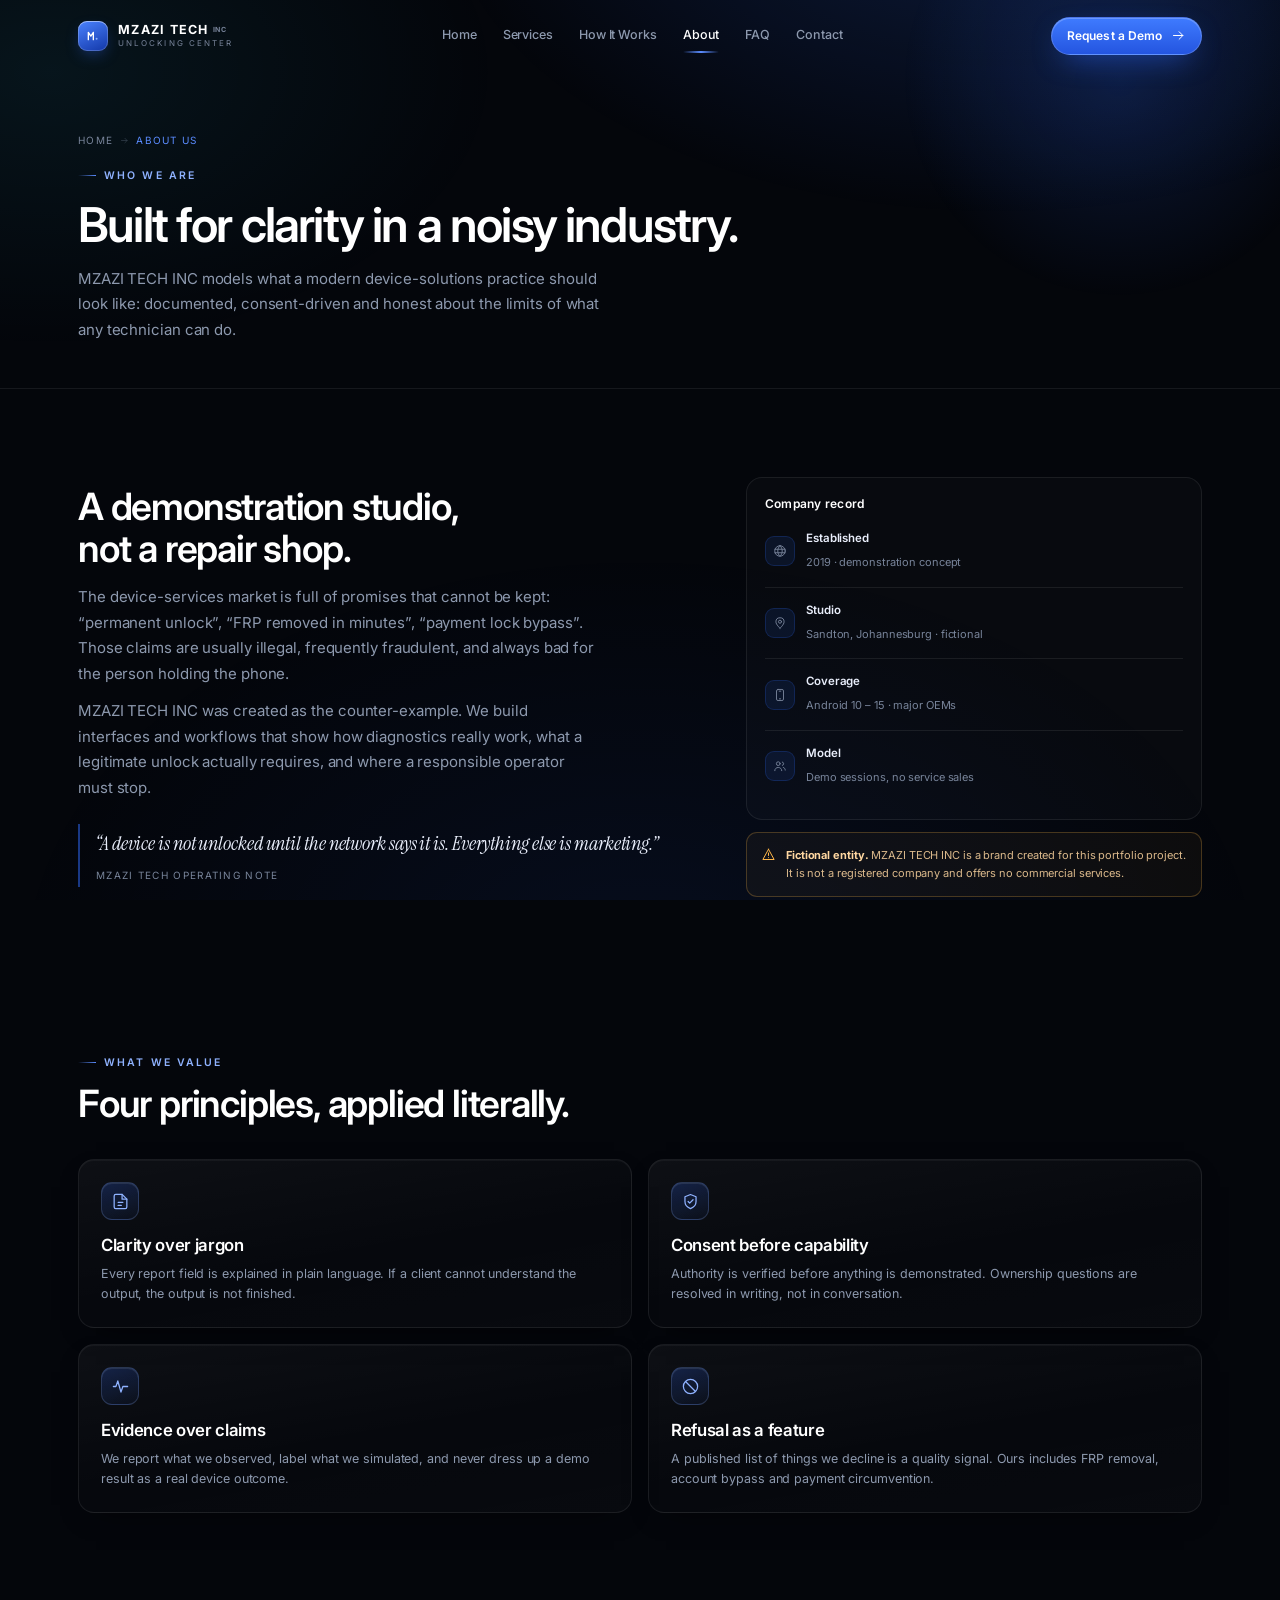
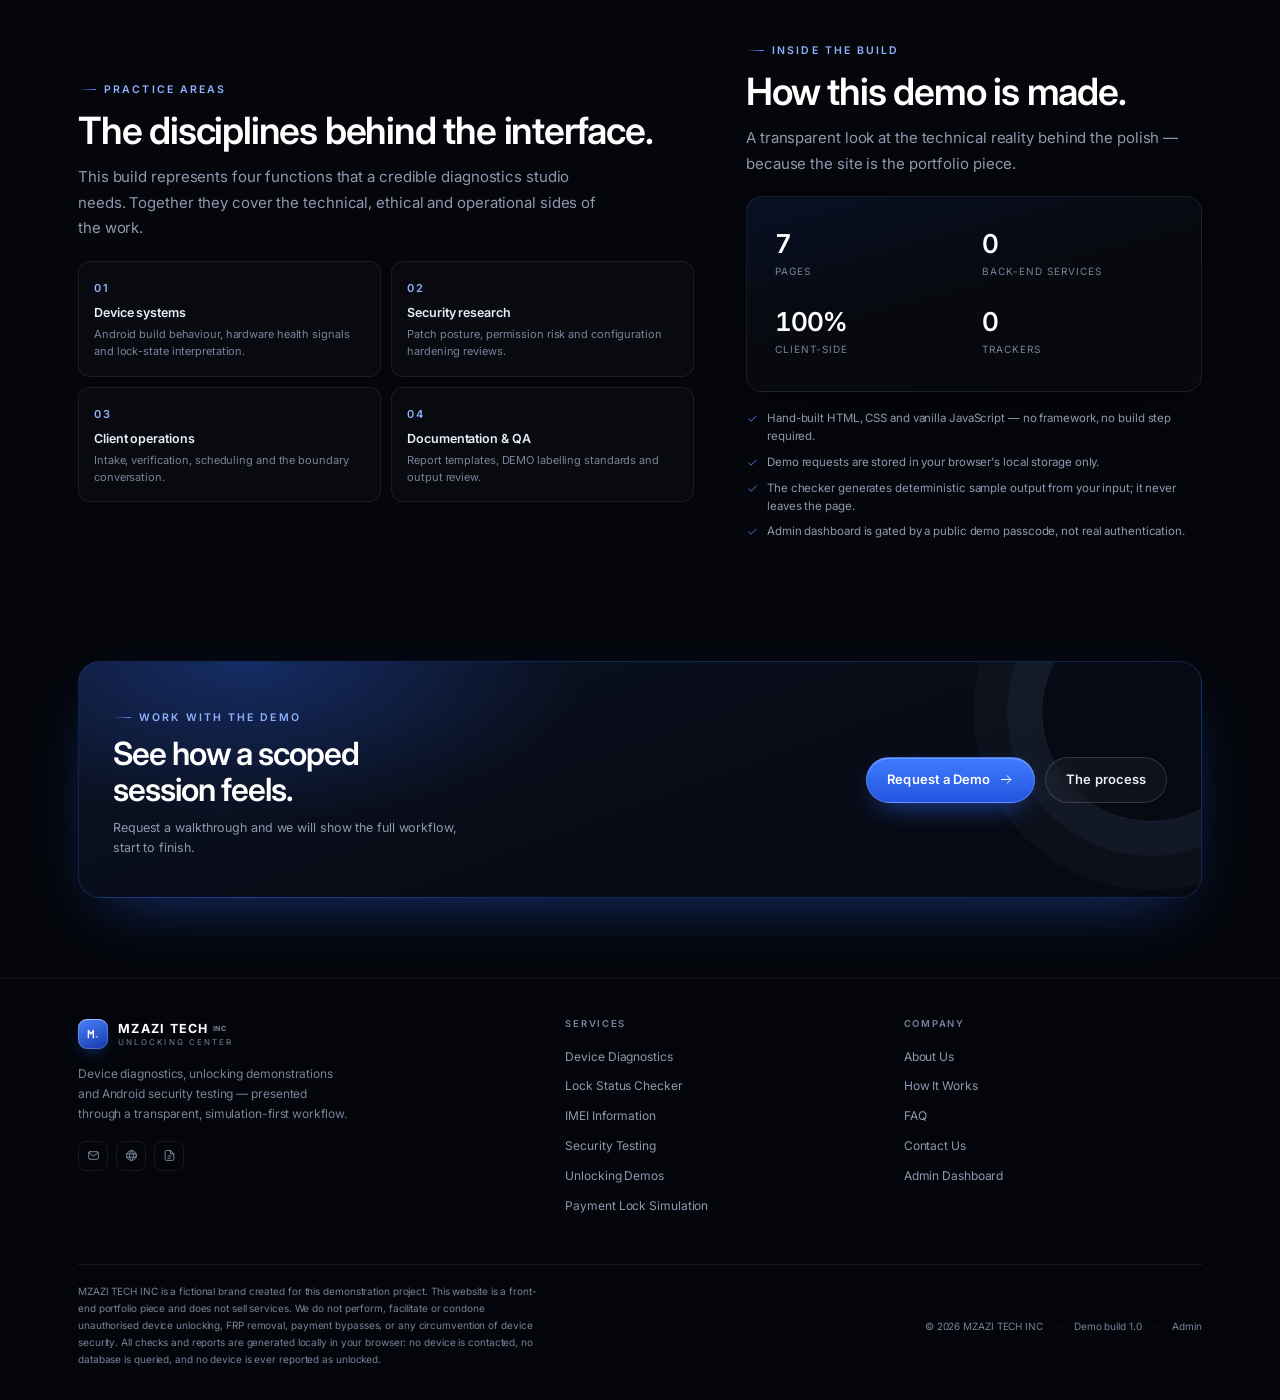
==== about.html @ 94267343 "MZAZI TECH UNLOCKING CENTER — static demo site" ====
<!doctype html>
<html lang="en">
<head>
<meta charset="utf-8">
<meta name="viewport" content="width=device-width, initial-scale=1, viewport-fit=cover">
<title>About — MZAZI TECH UNLOCKING CENTER</title>
<meta name="description" content="MZAZI TECH INC is a fictional device-solutions studio built as a demonstration project for diagnostics, unlocking education and Android security testing.">
<meta name="theme-color" content="#04060b">
<meta property="og:type" content="website">
<meta property="og:site_name" content="MZAZI TECH INC">
<meta property="og:title" content="About — MZAZI TECH UNLOCKING CENTER">
<meta property="og:description" content="MZAZI TECH INC is a fictional device-solutions studio built as a demonstration project for diagnostics, unlocking education and Android security testing.">
<meta name="color-scheme" content="dark">
<link rel="icon" href="data:image/svg+xml,%3Csvg xmlns='http://www.w3.org/2000/svg' viewBox='0 0 24 24'%3E%3Crect width='24' height='24' rx='6' fill='%232f6bff'/%3E%3Cpath d='M6 17V7l3.6 5.4L13.2 7v10' stroke='white' stroke-width='2' fill='none' stroke-linecap='round' stroke-linejoin='round'/%3E%3C/svg%3E">
<link rel="preconnect" href="https://fonts.googleapis.com">
<link rel="preconnect" href="https://fonts.gstatic.com" crossorigin>
<link href="https://fonts.googleapis.com/css2?family=Inter:wght@400;500;600;700&amp;family=Instrument+Serif:ital@0;1&amp;display=swap" rel="stylesheet">
<link rel="stylesheet" href="assets/css/style.css">
<noscript><style>.reveal{opacity:1;transform:none}</style></noscript>
</head>
<body data-page="about.html">

<header class="site-header" id="siteHeader">
  <div class="wrap nav">
    <a class="brand" href="index.html" aria-label="MZAZI TECH home">
      <span class="brand-mark" aria-hidden="true">
        <svg viewBox="0 0 24 24" fill="none" xmlns="http://www.w3.org/2000/svg"><path d="M5 17.5V6.5l3.75 5.7L12.5 6.5v11" stroke="#fff" stroke-width="2" stroke-linecap="round" stroke-linejoin="round"/><circle cx="17.4" cy="16.1" r="1.5" fill="#8fb2ff"/></svg>
      </span>
      <span class="brand-text">
        <span class="brand-name">MZAZI TECH<span class="brand-inc">INC</span></span>
        <span class="brand-sub">Unlocking Center</span>
      </span></a>
    <nav class="nav-links" aria-label="Primary">
      <a class="nav-link" href="index.html">Home</a>
      <a class="nav-link" href="services.html">Services</a>
      <a class="nav-link" href="how-it-works.html">How It Works</a>
      <a class="nav-link is-active" href="about.html" aria-current="page">About</a>
      <a class="nav-link" href="faq.html">FAQ</a>
      <a class="nav-link" href="contact.html">Contact</a>
    </nav>
    <div class="nav-actions">
      <a class="btn btn--primary btn--sm" href="contact.html">Request a Demo <svg viewBox="0 0 24 24" fill="none" stroke="currentColor" stroke-width="1.6" stroke-linecap="round" stroke-linejoin="round" aria-hidden="true"><path d="M4 12h15M13 6l6 6-6 6"/></svg></a>
    </div>
    <button class="nav-toggle" id="navToggle" aria-label="Open menu" aria-expanded="false" aria-controls="mobileMenu"><span></span></button>
  </div>
</header>

<div class="mobile-menu" id="mobileMenu">
  <a class="mobile-link" href="index.html">Home<small>→</small></a>
  <a class="mobile-link" href="services.html">Services<small>→</small></a>
  <a class="mobile-link" href="how-it-works.html">How It Works<small>→</small></a>
  <a class="mobile-link is-active" href="about.html">About<small>Current</small></a>
  <a class="mobile-link" href="faq.html">FAQ<small>→</small></a>
  <a class="mobile-link" href="contact.html">Contact<small>→</small></a>
  <a class="mobile-link" href="admin.html">Admin Dashboard<small>Demo</small></a>
  <div class="mobile-cta">
    <a class="btn btn--primary btn--block" href="contact.html">Request a Demo</a>
    <a class="btn btn--ghost btn--block" href="services.html">Explore Services</a>
  </div>
  <p class="mobile-note">MZAZI TECH INC is a fictional brand. Every check, report and result on this site is simulated in the browser for demonstration purposes.</p>
</div>
<main>

<section class="page-head">
  <div class="wrap">
    <nav class="breadcrumb" aria-label="Breadcrumb"><a href="index.html">Home</a><svg viewBox="0 0 24 24" fill="none" stroke="currentColor" stroke-width="1.6" stroke-linecap="round" stroke-linejoin="round" aria-hidden="true"><path d="M4 12h15M13 6l6 6-6 6"/></svg><span>About Us</span></nav>
    <span class="eyebrow" style="margin-top:18px">Who we are</span>
    <h1>Built for clarity in a noisy industry.</h1>
    <p class="lede">MZAZI TECH INC models what a modern device-solutions practice should look like: documented, consent-driven and honest about the limits of what any technician can do.</p>
  </div>
</section>

<section class="section">
  <div class="wrap split">
    <div class="reveal">
      <h2>A demonstration studio, not a repair shop.</h2>
      <p class="lede" style="margin-top:14px">The device-services market is full of promises that cannot be kept: “permanent unlock”, “FRP removed in minutes”, “payment lock bypass”. Those claims are usually illegal, frequently fraudulent, and always bad for the person holding the phone.</p>
      <p class="lede" style="margin-top:12px">MZAZI TECH INC was created as the counter-example. We build interfaces and workflows that show how diagnostics really work, what a legitimate unlock actually requires, and where a responsible operator must stop.</p>
      <blockquote class="quote" style="margin-top:24px">
        “A device is not unlocked until the network says it is. Everything else is marketing.”
        <cite>MZAZI TECH operating note</cite>
      </blockquote>
    </div>
    <aside class="reveal">
      <div class="side-card">
        <h3>Company record</h3>
        <div class="info-row"><span class="info-ico"><svg viewBox="0 0 24 24" fill="none" stroke="currentColor" stroke-width="1.6" stroke-linecap="round" stroke-linejoin="round" aria-hidden="true"><circle cx="12" cy="12" r="9"/><path d="M3.2 9h17.6M3.2 15h17.6"/><path d="M12 3c2.5 2.4 3.8 5.4 3.8 9s-1.3 6.6-3.8 9c-2.5-2.4-3.8-5.4-3.8-9S9.5 5.4 12 3Z"/></svg></span><div><strong>Established</strong><span>2019 · demonstration concept</span></div></div>
        <div class="info-row"><span class="info-ico"><svg viewBox="0 0 24 24" fill="none" stroke="currentColor" stroke-width="1.6" stroke-linecap="round" stroke-linejoin="round" aria-hidden="true"><path d="M12 21s7-6.3 7-11a7 7 0 1 0-14 0c0 4.7 7 11 7 11Z"/><circle cx="12" cy="9.8" r="2.6"/></svg></span><div><strong>Studio</strong><span>Sandton, Johannesburg · fictional</span></div></div>
        <div class="info-row"><span class="info-ico"><svg viewBox="0 0 24 24" fill="none" stroke="currentColor" stroke-width="1.6" stroke-linecap="round" stroke-linejoin="round" aria-hidden="true"><rect x="6" y="2.5" width="12" height="19" rx="2.6"/><path d="M10.6 5.4h2.8M11 18.6h2"/></svg></span><div><strong>Coverage</strong><span>Android 10 – 15 · major OEMs</span></div></div>
        <div class="info-row"><span class="info-ico"><svg viewBox="0 0 24 24" fill="none" stroke="currentColor" stroke-width="1.6" stroke-linecap="round" stroke-linejoin="round" aria-hidden="true"><circle cx="9" cy="8" r="3.2"/><path d="M3 20c0-3.3 2.7-5.5 6-5.5s6 2.2 6 5.5"/><path d="M16 5.2a3 3 0 0 1 0 5.8M17.6 14.4c2 .6 3.4 2.3 3.4 4.6"/></svg></span><div><strong>Model</strong><span>Demo sessions, no service sales</span></div></div>
      </div>
      <div class="notice" style="margin-top:12px">
        <svg viewBox="0 0 24 24" fill="none" stroke="currentColor" stroke-width="1.6" stroke-linecap="round" stroke-linejoin="round" aria-hidden="true"><path d="M12 3.6 21 20H3L12 3.6Z"/><path d="M12 9.6v4M12 17h.01"/></svg>
        <div><strong>Fictional entity.</strong> MZAZI TECH INC is a brand created for this portfolio project. It is not a registered company and offers no commercial services.</div>
      </div>
    </aside>
  </div>
</section>

<section class="section section--tight">
  <div class="wrap">
    <div class="section-head reveal">
      <span class="eyebrow">What we value</span>
      <h2>Four principles, applied literally.</h2>
    </div>
    <div class="grid grid--2">
      <article class="card value-card reveal">
        <div class="card-ico"><svg viewBox="0 0 24 24" fill="none" stroke="currentColor" stroke-width="1.6" stroke-linecap="round" stroke-linejoin="round" aria-hidden="true"><path d="M14 3H6a2 2 0 0 0-2 2v14a2 2 0 0 0 2 2h12a2 2 0 0 0 2-2V9l-6-6Z"/><path d="M14 3v6h6M9 13h6M9 17h4"/></svg></div>
        <h3>Clarity over jargon</h3>
        <p>Every report field is explained in plain language. If a client cannot understand the output, the output is not finished.</p>
      </article>
      <article class="card value-card reveal">
        <div class="card-ico"><svg viewBox="0 0 24 24" fill="none" stroke="currentColor" stroke-width="1.6" stroke-linecap="round" stroke-linejoin="round" aria-hidden="true"><path d="M12 3.2 19 6v6c0 4.2-2.9 7.4-7 9-4.1-1.6-7-4.8-7-9V6l7-2.8Z"/><path d="m9 12 2 2 4.2-4.2"/></svg></div>
        <h3>Consent before capability</h3>
        <p>Authority is verified before anything is demonstrated. Ownership questions are resolved in writing, not in conversation.</p>
      </article>
      <article class="card value-card reveal">
        <div class="card-ico"><svg viewBox="0 0 24 24" fill="none" stroke="currentColor" stroke-width="1.6" stroke-linecap="round" stroke-linejoin="round" aria-hidden="true"><path d="M3 12h3.2l2.4-7 4 14 2.4-7H21"/></svg></div>
        <h3>Evidence over claims</h3>
        <p>We report what we observed, label what we simulated, and never dress up a demo result as a real device outcome.</p>
      </article>
      <article class="card value-card reveal">
        <div class="card-ico"><svg viewBox="0 0 24 24" fill="none" stroke="currentColor" stroke-width="1.6" stroke-linecap="round" stroke-linejoin="round" aria-hidden="true"><circle cx="12" cy="12" r="9"/><path d="m6 6 12 12"/></svg></div>
        <h3>Refusal as a feature</h3>
        <p>A published list of things we decline is a quality signal. Ours includes FRP removal, account bypass and payment circumvention.</p>
      </article>
    </div>
  </div>
</section>

<section class="section section--tight">
  <div class="wrap split">
    <div class="reveal">
      <span class="eyebrow">Practice areas</span>
      <h2 style="margin-top:12px">The disciplines behind the interface.</h2>
      <p class="lede" style="margin-top:12px">This build represents four functions that a credible diagnostics studio needs. Together they cover the technical, ethical and operational sides of the work.</p>
      <div class="team-grid" style="margin-top:20px">
        <div class="role-card"><span class="micro">01</span><strong>Device systems</strong><span>Android build behaviour, hardware health signals and lock-state interpretation.</span></div>
        <div class="role-card"><span class="micro">02</span><strong>Security research</strong><span>Patch posture, permission risk and configuration hardening reviews.</span></div>
        <div class="role-card"><span class="micro">03</span><strong>Client operations</strong><span>Intake, verification, scheduling and the boundary conversation.</span></div>
        <div class="role-card"><span class="micro">04</span><strong>Documentation &amp; QA</strong><span>Report templates, DEMO labelling standards and output review.</span></div>
      </div>
    </div>
    <div class="reveal">
      <span class="eyebrow">Inside the build</span>
      <h2 style="margin-top:12px">How this demo is made.</h2>
      <p class="lede" style="margin-top:12px">A transparent look at the technical reality behind the polish — because the site is the portfolio piece.</p>
      <div class="stat-panel" style="margin-top:20px">
        <div class="stat"><b>7</b><span>Pages</span></div>
        <div class="stat"><b>0</b><span>Back-end services</span></div>
        <div class="stat"><b>100%</b><span>Client-side</span></div>
        <div class="stat"><b>0</b><span>Trackers</span></div>
      </div>
      <ul class="check-list" style="margin-top:18px">
        <li><svg viewBox="0 0 24 24" fill="none" stroke="currentColor" stroke-width="1.6" stroke-linecap="round" stroke-linejoin="round" aria-hidden="true"><path d="m5 12.6 4.4 4.4L19 7.4"/></svg><span>Hand-built HTML, CSS and vanilla JavaScript — no framework, no build step required.</span></li>
        <li><svg viewBox="0 0 24 24" fill="none" stroke="currentColor" stroke-width="1.6" stroke-linecap="round" stroke-linejoin="round" aria-hidden="true"><path d="m5 12.6 4.4 4.4L19 7.4"/></svg><span>Demo requests are stored in your browser's local storage only.</span></li>
        <li><svg viewBox="0 0 24 24" fill="none" stroke="currentColor" stroke-width="1.6" stroke-linecap="round" stroke-linejoin="round" aria-hidden="true"><path d="m5 12.6 4.4 4.4L19 7.4"/></svg><span>The checker generates deterministic sample output from your input; it never leaves the page.</span></li>
        <li><svg viewBox="0 0 24 24" fill="none" stroke="currentColor" stroke-width="1.6" stroke-linecap="round" stroke-linejoin="round" aria-hidden="true"><path d="m5 12.6 4.4 4.4L19 7.4"/></svg><span>Admin dashboard is gated by a public demo passcode, not real authentication.</span></li>
      </ul>
    </div>
  </div>
</section>

<section class="section section--tight">
  <div class="wrap">
    <div class="cta-band reveal">
      <div>
        <span class="eyebrow">Work with the demo</span>
        <h2 style="margin-top:10px">See how a scoped session feels.</h2>
        <p>Request a walkthrough and we will show the full workflow, start to finish.</p>
      </div>
      <div class="cta-actions">
        <a class="btn btn--primary" href="contact.html">Request a Demo <svg viewBox="0 0 24 24" fill="none" stroke="currentColor" stroke-width="1.6" stroke-linecap="round" stroke-linejoin="round" aria-hidden="true"><path d="M4 12h15M13 6l6 6-6 6"/></svg></a>
        <a class="btn btn--ghost" href="how-it-works.html">The process</a>
      </div>
    </div>
  </div>
</section>

</main>

<footer class="site-footer">
  <div class="wrap">
    <div class="footer-grid">
      <div class="footer-brand">
        <a class="brand" href="index.html" aria-label="MZAZI TECH home">
      <span class="brand-mark" aria-hidden="true">
        <svg viewBox="0 0 24 24" fill="none" xmlns="http://www.w3.org/2000/svg"><path d="M5 17.5V6.5l3.75 5.7L12.5 6.5v11" stroke="#fff" stroke-width="2" stroke-linecap="round" stroke-linejoin="round"/><circle cx="17.4" cy="16.1" r="1.5" fill="#8fb2ff"/></svg>
      </span>
      <span class="brand-text">
        <span class="brand-name">MZAZI TECH<span class="brand-inc">INC</span></span>
        <span class="brand-sub">Unlocking Center</span>
      </span></a>
        <p>Device diagnostics, unlocking demonstrations and Android security testing — presented through a transparent, simulation-first workflow.</p>
        <div class="socials">
          <a href="mailto:hello@mzazitech.example" aria-label="Email MZAZI TECH"><svg viewBox="0 0 24 24" fill="none" stroke="currentColor" stroke-width="1.6" stroke-linecap="round" stroke-linejoin="round" aria-hidden="true"><rect x="3" y="5" width="18" height="14" rx="2.6"/><path d="m3.6 7 8.4 6 8.4-6"/></svg></a>
          <a href="contact.html" aria-label="Contact MZAZI TECH"><svg viewBox="0 0 24 24" fill="none" stroke="currentColor" stroke-width="1.6" stroke-linecap="round" stroke-linejoin="round" aria-hidden="true"><circle cx="12" cy="12" r="9"/><path d="M3.2 9h17.6M3.2 15h17.6"/><path d="M12 3c2.5 2.4 3.8 5.4 3.8 9s-1.3 6.6-3.8 9c-2.5-2.4-3.8-5.4-3.8-9S9.5 5.4 12 3Z"/></svg></a>
          <a href="faq.html" aria-label="Read the FAQ"><svg viewBox="0 0 24 24" fill="none" stroke="currentColor" stroke-width="1.6" stroke-linecap="round" stroke-linejoin="round" aria-hidden="true"><path d="M14 3H6a2 2 0 0 0-2 2v14a2 2 0 0 0 2 2h12a2 2 0 0 0 2-2V9l-6-6Z"/><path d="M14 3v6h6M9 13h6M9 17h4"/></svg></a>
        </div>
      </div>
      <div class="footer-col">
        <h4>Services</h4>
        <a href="services.html#diagnostics">Device Diagnostics</a>
        <a href="services.html#lock-check">Lock Status Checker</a>
        <a href="services.html#imei">IMEI Information</a>
        <a href="services.html#security">Security Testing</a>
        <a href="services.html#unlocking">Unlocking Demos</a>
        <a href="services.html#payment-lock">Payment Lock Simulation</a>
      </div>
      <div class="footer-col">
        <h4>Company</h4>
        <a href="about.html">About Us</a>
        <a href="how-it-works.html">How It Works</a>
        <a href="faq.html">FAQ</a>
        <a href="contact.html">Contact Us</a>
        <a href="admin.html">Admin Dashboard</a>
      </div>
    </div>
    <div class="footer-bottom">
      <p class="footer-legal">
        MZAZI TECH INC is a fictional brand created for this demonstration project. This website is a front-end portfolio piece and does not sell services.
        We do not perform, facilitate or condone unauthorised device unlocking, FRP removal, payment bypasses, or any circumvention of device security.
        All checks and reports are generated locally in your browser: no device is contacted, no database is queried, and no device is ever reported as unlocked.
      </p>
      <div class="footer-copy">
        <span>© <span data-year>2026</span> MZAZI TECH INC</span>
        <span class="sep">·</span>
        <span>Demo build 1.0</span>
        <span class="sep">·</span>
        <a href="admin.html">Admin</a>
      </div>
    </div>
  </div>
</footer>
<script src="assets/js/app.js"></script>

</body>
</html>
---- assets/css/style.css ----
/* ============================================================
   MZAZI TECH UNLOCKING CENTER
   Design system — premium black / electric blue
   ============================================================ */

:root {
  --ink: #04060b;
  --ink-2: #070a12;
  --panel: #0a0e17;
  --panel-2: #0e131f;
  --panel-3: #121826;
  --line: rgba(255, 255, 255, 0.075);
  --line-strong: rgba(255, 255, 255, 0.14);

  --blue: #2f6bff;
  --blue-2: #5b8cff;
  --blue-3: #8fb2ff;
  --cyan: #35e0ff;

  --text: #e9eefb;
  --text-soft: #c3cbdb;
  --muted: #8d99ae;
  --muted-2: #78849a;

  --ok: #35d5a4;
  --warn: #ffb648;
  --danger: #ff6b7d;

  --radius-s: 10px;
  --radius: 16px;
  --radius-l: 22px;

  --shadow-s: 0 1px 0 rgba(255, 255, 255, 0.04) inset, 0 10px 30px -18px rgba(0, 0, 0, 0.9);
  --shadow: 0 24px 60px -34px rgba(0, 0, 0, 0.95), 0 2px 10px rgba(0, 0, 0, 0.35);
  --shadow-blue: 0 24px 70px -30px rgba(47, 107, 255, 0.55);

  --sans: "Inter", -apple-system, BlinkMacSystemFont, "Segoe UI", Roboto, Helvetica, Arial, sans-serif;
  --serif: "Instrument Serif", "Iowan Old Style", "Palatino Linotype", Georgia, serif;

  --wrap: 1180px;
  --nav-h: 64px;
  --ease: cubic-bezier(0.22, 1, 0.36, 1);
}

*,
*::before,
*::after { box-sizing: border-box; }

* { margin: 0; padding: 0; }

html {
  -webkit-text-size-adjust: 100%;
  scroll-behavior: smooth;
  scroll-padding-top: calc(var(--nav-h) + 24px);
}

body {
  background: var(--ink);
  color: var(--text);
  font-family: var(--sans);
  font-size: 15px;
  line-height: 1.65;
  font-weight: 400;
  letter-spacing: -0.006em;
  -webkit-font-smoothing: antialiased;
  text-rendering: optimizeLegibility;
  overflow-x: hidden;
  min-height: 100vh;
}

body::before {
  content: "";
  position: fixed;
  inset: 0;
  pointer-events: none;
  z-index: 0;
  background:
    radial-gradient(900px 520px at 78% -12%, rgba(47, 107, 255, 0.20), transparent 62%),
    radial-gradient(680px 420px at 4% 8%, rgba(53, 224, 255, 0.07), transparent 66%),
    radial-gradient(900px 600px at 50% 108%, rgba(47, 107, 255, 0.08), transparent 70%);
}

img, svg { display: block; max-width: 100%; }
a { color: inherit; text-decoration: none; }
button, input, select, textarea { font: inherit; color: inherit; }
button { background: none; border: 0; cursor: pointer; }
ul, ol { list-style: none; }
::selection { background: rgba(47, 107, 255, 0.38); color: #fff; }

:focus-visible {
  outline: 2px solid var(--blue-2);
  outline-offset: 3px;
  border-radius: 6px;
}

/* ---------- Typography ---------- */

h1, h2, h3, h4 {
  font-weight: 600;
  letter-spacing: -0.028em;
  line-height: 1.12;
  color: #fff;
}

h1 { font-size: clamp(2.1rem, 7.6vw, 3.9rem); letter-spacing: -0.038em; }
h2 { font-size: clamp(1.5rem, 4.6vw, 2.35rem); letter-spacing: -0.032em; }
h3 { font-size: 1.02rem; letter-spacing: -0.02em; line-height: 1.35; }

p { color: var(--text-soft); }

.serif { font-family: var(--serif); font-style: italic; font-weight: 400; letter-spacing: -0.01em; }

.eyebrow {
  display: inline-flex;
  align-items: center;
  gap: 8px;
  font-size: 10.5px;
  font-weight: 600;
  letter-spacing: 0.2em;
  text-transform: uppercase;
  color: var(--blue-3);
}

.eyebrow::before {
  content: "";
  width: 18px;
  height: 1px;
  background: linear-gradient(90deg, transparent, var(--blue-2));
}

.lede {
  font-size: 15px;
  line-height: 1.7;
  color: var(--muted);
  max-width: 58ch;
}

.micro {
  font-size: 10.5px;
  letter-spacing: 0.16em;
  text-transform: uppercase;
  color: var(--muted-2);
  font-weight: 600;
}

.grad-text {
  background: linear-gradient(96deg, #ffffff 8%, #b9cdff 44%, var(--blue-2) 88%);
  -webkit-background-clip: text;
  background-clip: text;
  color: transparent;
}

/* ---------- Layout ---------- */

.wrap {
  width: 100%;
  max-width: var(--wrap);
  margin-inline: auto;
  padding-inline: 20px;
  position: relative;
  z-index: 1;
}

.section { padding-block: 64px; position: relative; }
.section--tight { padding-block: 44px; }
.section-head { max-width: 620px; margin-bottom: 34px; }
.section-head h2 { margin-top: 12px; }
.section-head .lede { margin-top: 12px; }

.divider {
  height: 1px;
  background: linear-gradient(90deg, transparent, var(--line-strong) 18%, var(--line-strong) 82%, transparent);
}

/* ---------- Buttons ---------- */

.btn {
  --btn-h: 46px;
  display: inline-flex;
  align-items: center;
  justify-content: center;
  gap: 9px;
  height: var(--btn-h);
  padding-inline: 20px;
  border-radius: 100px;
  font-size: 13px;
  font-weight: 600;
  letter-spacing: 0.005em;
  white-space: nowrap;
  transition: transform 0.35s var(--ease), background 0.25s, box-shadow 0.35s var(--ease), border-color 0.25s, color 0.25s;
  position: relative;
  overflow: hidden;
  border: 1px solid transparent;
}

.btn svg { width: 15px; height: 15px; flex: none; }

.btn--primary {
  background: linear-gradient(180deg, #3f7bff, #2455e0);
  color: #fff;
  border-color: rgba(255, 255, 255, 0.18);
  box-shadow: 0 10px 30px -12px rgba(47, 107, 255, 0.85), inset 0 1px 0 rgba(255, 255, 255, 0.22);
}

.btn--primary::after {
  content: "";
  position: absolute;
  inset: 0;
  background: linear-gradient(105deg, transparent 20%, rgba(255, 255, 255, 0.28) 48%, transparent 70%);
  transform: translateX(-120%);
  transition: transform 0.75s var(--ease);
}

.btn--primary:hover { transform: translateY(-2px); box-shadow: 0 18px 40px -14px rgba(47, 107, 255, 0.95), inset 0 1px 0 rgba(255, 255, 255, 0.24); }
.btn--primary:hover::after { transform: translateX(120%); }
.btn--primary:active { transform: translateY(0); }

.btn--ghost {
  background: rgba(255, 255, 255, 0.035);
  border-color: var(--line-strong);
  color: var(--text);
  backdrop-filter: blur(10px);
}

.btn--ghost:hover {
  background: rgba(255, 255, 255, 0.07);
  border-color: rgba(143, 178, 255, 0.45);
  transform: translateY(-2px);
}

.btn--sm { --btn-h: 38px; font-size: 12px; padding-inline: 15px; }
.btn--block { width: 100%; }

.btn[disabled] { opacity: 0.55; pointer-events: none; }

.link-arrow {
  display: inline-flex;
  align-items: center;
  gap: 7px;
  font-size: 12.5px;
  font-weight: 600;
  color: var(--blue-3);
  transition: gap 0.3s var(--ease), color 0.25s;
}
.link-arrow:hover { gap: 12px; color: #fff; }
.link-arrow svg { width: 13px; height: 13px; }

/* ---------- Badges ---------- */

.badge {
  display: inline-flex;
  align-items: center;
  gap: 6px;
  height: 22px;
  padding-inline: 9px;
  border-radius: 100px;
  font-size: 9.5px;
  font-weight: 700;
  letter-spacing: 0.14em;
  text-transform: uppercase;
  border: 1px solid var(--line-strong);
  color: var(--muted);
  background: rgba(255, 255, 255, 0.03);
  white-space: nowrap;
}

.badge--demo {
  color: #ffd7a1;
  border-color: rgba(255, 182, 72, 0.35);
  background: rgba(255, 182, 72, 0.09);
}

.badge--blue {
  color: var(--blue-3);
  border-color: rgba(47, 107, 255, 0.38);
  background: rgba(47, 107, 255, 0.12);
}

.badge--ok { color: #8bf0cf; border-color: rgba(53, 213, 164, 0.32); background: rgba(53, 213, 164, 0.09); }

.dot {
  width: 5px; height: 5px; border-radius: 50%;
  background: currentColor;
  box-shadow: 0 0 0 3px rgba(255, 182, 72, 0.13);
}

/* ---------- Header ---------- */

.site-header {
  position: fixed;
  top: 0; left: 0; right: 0;
  z-index: 100;
  height: var(--nav-h);
  border-bottom: 1px solid transparent;
  transition: background 0.4s, border-color 0.4s, backdrop-filter 0.4s;
}

.site-header.is-stuck {
  background: rgba(4, 6, 11, 0.82);
  border-bottom-color: var(--line);
  backdrop-filter: blur(18px) saturate(140%);
  -webkit-backdrop-filter: blur(18px) saturate(140%);
}

.nav {
  height: 100%;
  display: flex;
  align-items: center;
  justify-content: space-between;
  gap: 16px;
}

.brand {
  display: inline-flex;
  align-items: center;
  gap: 10px;
  min-width: 0;
}

.brand-mark {
  width: 30px;
  height: 30px;
  flex: none;
  display: grid;
  place-items: center;
  border-radius: 9px;
  background: linear-gradient(155deg, #4b83ff, #1237a8);
  box-shadow: 0 6px 18px -8px rgba(47, 107, 255, 0.95), inset 0 1px 0 rgba(255, 255, 255, 0.35);
  position: relative;
}

.brand-mark::after {
  content: "";
  position: absolute;
  inset: 0;
  border-radius: inherit;
  border: 1px solid rgba(255, 255, 255, 0.2);
}

.brand-mark svg { width: 16px; height: 16px; }

.brand-text { display: flex; flex-direction: column; line-height: 1.05; min-width: 0; }
.brand-inc {
  font-size: 7px;
  letter-spacing: 0.1em;
  color: var(--muted-2);
  margin-left: 4px;
  vertical-align: 2px;
}

.brand-name {
  font-size: 12.5px;
  font-weight: 700;
  letter-spacing: 0.1em;
  color: #fff;
  white-space: nowrap;
}
.brand-sub {
  font-size: 8px;
  letter-spacing: 0.26em;
  text-transform: uppercase;
  color: var(--muted-2);
  margin-top: 3px;
  white-space: nowrap;
}

.nav-links { display: none; align-items: center; gap: 4px; }

.nav-link {
  position: relative;
  padding: 8px 11px;
  font-size: 12.5px;
  font-weight: 500;
  color: var(--muted);
  border-radius: 8px;
  transition: color 0.2s;
}

.nav-link:hover { color: #fff; }
.nav-link.is-active { color: #fff; }
.nav-link.is-active::after {
  content: "";
  position: absolute;
  left: 11px; right: 11px; bottom: 1px;
  height: 1.5px;
  border-radius: 2px;
  background: linear-gradient(90deg, transparent, var(--blue-2), transparent);
}

.nav-actions { display: none; align-items: center; gap: 8px; }

.nav-toggle {
  width: 40px; height: 40px;
  display: grid; place-items: center;
  border-radius: 10px;
  border: 1px solid var(--line-strong);
  background: rgba(255, 255, 255, 0.03);
  color: var(--text);
}

.nav-toggle span {
  display: block;
  width: 15px; height: 1.5px;
  background: currentColor;
  position: relative;
  transition: transform 0.35s var(--ease), background 0.2s;
}
.nav-toggle span::before,
.nav-toggle span::after {
  content: "";
  position: absolute; left: 0;
  width: 15px; height: 1.5px;
  background: currentColor;
  transition: transform 0.35s var(--ease), top 0.3s;
}
.nav-toggle span::before { top: -5px; }
.nav-toggle span::after { top: 5px; }

body.menu-open .nav-toggle span { background: transparent; }
body.menu-open .nav-toggle span::before { top: 0; transform: rotate(45deg); }
body.menu-open .nav-toggle span::after { top: 0; transform: rotate(-45deg); }

/* Mobile drawer */
.mobile-menu {
  position: fixed;
  top: var(--nav-h); left: 0; right: 0; bottom: 0;
  z-index: 99;
  background: rgba(4, 6, 11, 0.97);
  backdrop-filter: blur(20px);
  -webkit-backdrop-filter: blur(20px);
  padding: 18px 20px 40px;
  display: flex;
  flex-direction: column;
  gap: 2px;
  opacity: 0;
  visibility: hidden;
  transform: translateY(-8px);
  transition: opacity 0.3s var(--ease), transform 0.35s var(--ease), visibility 0.3s;
  overflow-y: auto;
}

body.menu-open .mobile-menu { opacity: 1; visibility: visible; transform: none; }

.mobile-link {
  display: flex;
  align-items: center;
  justify-content: space-between;
  padding: 14px 4px;
  font-size: 17px;
  font-weight: 500;
  color: var(--text-soft);
  border-bottom: 1px solid var(--line);
  letter-spacing: -0.02em;
}
.mobile-link small { font-size: 10px; letter-spacing: 0.16em; color: var(--muted-2); text-transform: uppercase; }
.mobile-link.is-active { color: #fff; }
.mobile-link.is-active small { color: var(--blue-2); }

.mobile-cta { margin-top: 22px; display: grid; gap: 10px; }
.mobile-note { margin-top: 18px; font-size: 11px; color: var(--muted-2); line-height: 1.6; }

/* ---------- Hero ---------- */

.hero {
  position: relative;
  padding-top: calc(var(--nav-h) + 46px);
  padding-bottom: 54px;
  overflow: hidden;
}

.hero::before {
  content: "";
  position: absolute;
  top: -20%; left: 50%;
  width: 140%; aspect-ratio: 1;
  transform: translateX(-50%);
  background:
    radial-gradient(circle at 50% 50%, rgba(47, 107, 255, 0.16), transparent 55%),
    conic-gradient(from 180deg at 50% 50%, transparent, rgba(53, 224, 255, 0.05), transparent 40%);
  pointer-events: none;
}

.hero-grid {
  position: absolute;
  inset: 0;
  background-image:
    linear-gradient(to right, rgba(255, 255, 255, 0.038) 1px, transparent 1px),
    linear-gradient(to bottom, rgba(255, 255, 255, 0.038) 1px, transparent 1px);
  background-size: 54px 54px;
  mask-image: radial-gradient(ellipse 80% 60% at 60% 20%, #000 10%, transparent 72%);
  -webkit-mask-image: radial-gradient(ellipse 80% 60% at 60% 20%, #000 10%, transparent 72%);
  opacity: 0.75;
  pointer-events: none;
}

.hero-inner { position: relative; display: grid; gap: 44px; }

.hero-copy { max-width: 620px; }

.hero h1 { margin-top: 18px; }

.hero h1 .serif {
  background: linear-gradient(100deg, var(--blue-3), var(--blue-2) 55%, var(--cyan));
  -webkit-background-clip: text;
  background-clip: text;
  color: transparent;
  padding-right: 0.06em;
}

.hero-sub {
  margin-top: 18px;
  font-size: 14.5px;
  line-height: 1.75;
  color: var(--muted);
  max-width: 50ch;
}

.hero-actions { margin-top: 26px; display: flex; flex-wrap: wrap; gap: 10px; }

.hero-meta {
  margin-top: 30px;
  display: grid;
  grid-template-columns: 1fr 1fr;
  gap: 18px 16px;
  padding-top: 24px;
  border-top: 1px solid var(--line);
  max-width: 470px;
}

.hero-meta div { min-width: 0; }
.hero-meta strong {
  display: block;
  font-size: 19px;
  font-weight: 600;
  letter-spacing: -0.03em;
  color: #fff;
}
.hero-meta div > span { font-size: 10px; letter-spacing: 0.09em; text-transform: uppercase; color: var(--muted-2); white-space: nowrap; }

/* Device console visual */
.console-wrap { position: relative; }

.console {
  position: relative;
  border-radius: var(--radius-l);
  border: 1px solid var(--line-strong);
  background:
    linear-gradient(165deg, rgba(255, 255, 255, 0.055), rgba(255, 255, 255, 0.012) 42%, rgba(47, 107, 255, 0.06)),
    rgba(8, 11, 18, 0.92);
  box-shadow: var(--shadow), 0 0 0 1px rgba(0, 0, 0, 0.4), 0 40px 90px -50px rgba(47, 107, 255, 0.8);
  overflow: hidden;
  backdrop-filter: blur(12px);
}

.console::before {
  content: "";
  position: absolute;
  inset: 0;
  background: radial-gradient(600px 200px at 80% -10%, rgba(47, 107, 255, 0.22), transparent 70%);
  pointer-events: none;
}

.console-bar {
  display: flex;
  align-items: center;
  gap: 10px;
  padding: 12px 14px;
  border-bottom: 1px solid var(--line);
  position: relative;
}

.console-dots { display: flex; gap: 5px; }
.console-dots i { width: 7px; height: 7px; border-radius: 50%; background: rgba(255, 255, 255, 0.16); }
.console-dots i:first-child { background: rgba(255, 107, 125, 0.5); }
.console-dots i:nth-child(2) { background: rgba(255, 182, 72, 0.5); }
.console-dots i:nth-child(3) { background: rgba(53, 213, 164, 0.5); }

.console-title {
  font-size: 9.5px;
  letter-spacing: 0.18em;
  text-transform: uppercase;
  color: var(--muted);
  font-weight: 600;
}

.console-body { padding: 16px 14px 18px; position: relative; }

.scan-visual { position: relative; width: 92px; height: 92px; flex: none; }

.scan {
  position: relative;
  display: grid;
  grid-template-columns: 92px 1fr;
  gap: 16px;
  align-items: center;
  padding-bottom: 16px;
  border-bottom: 1px solid var(--line);
}

.scan-ring {
  width: 92px; height: 92px;
  border-radius: 50%;
  position: relative;
  display: grid;
  place-items: center;
  background:
    conic-gradient(from 0deg, rgba(47, 107, 255, 0.05), var(--blue) 45%, var(--cyan) 62%, rgba(47, 107, 255, 0.05) 88%);
  -webkit-mask: radial-gradient(farthest-side, transparent calc(100% - 5px), #000 calc(100% - 4px));
  mask: radial-gradient(farthest-side, transparent calc(100% - 5px), #000 calc(100% - 4px));
  animation: spin 6s linear infinite;
}

.scan-ring-core {
  position: absolute;
  inset: 0;
  display: grid;
  place-items: center;
  animation: spin 6s linear infinite reverse;
}

.scan-core {
  width: 62px; height: 62px;
  border-radius: 50%;
  border: 1px solid rgba(143, 178, 255, 0.3);
  background: radial-gradient(circle at 50% 40%, rgba(47, 107, 255, 0.28), rgba(4, 6, 11, 0.9) 70%);
  display: grid;
  place-items: center;
  box-shadow: inset 0 0 24px rgba(47, 107, 255, 0.35);
}

.scan-core svg { width: 24px; height: 24px; color: var(--blue-3); }

@keyframes spin { to { transform: rotate(360deg); } }

.scan-meta { min-width: 0; }
.scan-meta .micro { color: var(--blue-3); }
.scan-meta strong {
  display: block;
  margin-top: 5px;
  font-size: 14px;
  font-weight: 600;
  letter-spacing: -0.01em;
  color: #fff;
}
.scan-meta p { font-size: 11px; color: var(--muted-2); margin-top: 3px; line-height: 1.5; }

.readout { display: grid; gap: 9px; padding-top: 14px; }

.readout-row {
  display: grid;
  grid-template-columns: 1fr auto;
  align-items: center;
  gap: 10px;
  font-size: 11.5px;
}
.readout-row span { color: var(--muted); }
.readout-row b {
  font-weight: 600;
  font-size: 10px;
  letter-spacing: 0.1em;
  color: var(--text-soft);
  padding: 2px 7px;
  border-radius: 5px;
  background: rgba(255, 255, 255, 0.045);
  border: 1px solid var(--line);
}
.readout-row b.blue { color: var(--blue-3); background: rgba(47, 107, 255, 0.1); border-color: rgba(47, 107, 255, 0.24); }
.readout-row b.amber { color: #ffcf8a; background: rgba(255, 182, 72, 0.08); border-color: rgba(255, 182, 72, 0.22); }

.console-foot {
  display: flex;
  align-items: center;
  justify-content: space-between;
  gap: 10px;
  margin-top: 14px;
  padding-top: 12px;
  border-top: 1px solid var(--line);
  font-size: 9px;
  letter-spacing: 0.12em;
  text-transform: uppercase;
  color: var(--muted-2);
}

.float-chip {
  position: absolute;
  display: none;
  align-items: center;
  gap: 7px;
  padding: 7px 11px;
  border-radius: 100px;
  border: 1px solid var(--line-strong);
  background: rgba(10, 14, 23, 0.92);
  backdrop-filter: blur(12px);
  box-shadow: var(--shadow);
  font-size: 10px;
  font-weight: 600;
  letter-spacing: 0.04em;
  color: var(--text-soft);
  z-index: 2;
  animation: float 7s ease-in-out infinite;
}

.float-chip i {
  width: 6px; height: 6px; border-radius: 50%;
  background: var(--ok);
  box-shadow: 0 0 0 3px rgba(53, 213, 164, 0.15);
}
.float-chip.chip-a { top: 22%; right: -14px; }
.float-chip.chip-b { bottom: 12%; left: -26px; animation-delay: -3s; }
.float-chip.chip-b i { background: var(--blue-2); box-shadow: 0 0 0 3px rgba(47, 107, 255, 0.18); }

@keyframes float { 0%, 100% { transform: translateY(0); } 50% { transform: translateY(-7px); } }

/* ---------- Trust strip ---------- */

.trust-strip {
  margin-top: 44px;
  border-top: 1px solid var(--line);
  border-bottom: 1px solid var(--line);
  background: rgba(255, 255, 255, 0.012);
}

.trust-grid {
  display: grid;
  grid-template-columns: repeat(2, 1fr);
}

.trust-item {
  padding: 16px 12px;
  display: flex;
  align-items: center;
  gap: 8px;
  border-bottom: 1px solid var(--line);
}
.trust-item:nth-child(odd) { border-right: 1px solid var(--line); }
.trust-item:nth-last-child(-n + 2) { border-bottom: 0; }

.trust-item svg { width: 16px; height: 16px; flex: none; color: var(--blue-2); }
.trust-item div { min-width: 0; }
.trust-item strong { display: block; font-size: 11px; font-weight: 600; color: var(--text); letter-spacing: -0.005em; }
.trust-item span { font-size: 10px; color: var(--muted-2); letter-spacing: 0.03em; }

/* ---------- Cards / services ---------- */

.grid { display: grid; gap: 12px; }

.card {
  position: relative;
  border-radius: var(--radius);
  border: 1px solid var(--line);
  background: linear-gradient(170deg, rgba(255, 255, 255, 0.042), rgba(255, 255, 255, 0.012) 55%, rgba(255, 255, 255, 0.02));
  box-shadow: var(--shadow-s);
  padding: 20px;
  transition: transform 0.45s var(--ease), border-color 0.35s, box-shadow 0.45s var(--ease), background 0.35s;
  overflow: hidden;
}

.card::after {
  content: "";
  position: absolute;
  inset: 0;
  border-radius: inherit;
  background: radial-gradient(320px 140px at 12% 0%, rgba(47, 107, 255, 0.16), transparent 70%);
  opacity: 0;
  transition: opacity 0.4s;
  pointer-events: none;
}

.card:hover {
  transform: translateY(-3px);
  border-color: rgba(143, 178, 255, 0.28);
  box-shadow: 0 28px 60px -34px rgba(0, 0, 0, 0.95), 0 0 0 1px rgba(47, 107, 255, 0.06);
}
.card:hover::after { opacity: 1; }

.card-ico {
  width: 38px; height: 38px;
  border-radius: 11px;
  display: grid; place-items: center;
  border: 1px solid rgba(143, 178, 255, 0.22);
  background: linear-gradient(160deg, rgba(47, 107, 255, 0.22), rgba(47, 107, 255, 0.04));
  color: var(--blue-3);
  margin-bottom: 16px;
  box-shadow: inset 0 1px 0 rgba(255, 255, 255, 0.09);
}

.card-ico svg { width: 19px; height: 19px; }

.card-top { display: flex; align-items: flex-start; justify-content: space-between; gap: 10px; }
.card-num {
  font-size: 10px;
  font-family: var(--serif);
  font-style: italic;
  color: var(--muted-2);
  letter-spacing: 0.04em;
}

.card h3 { margin-bottom: 7px; font-size: 1.05rem; }
.card p { font-size: 12.5px; line-height: 1.65; color: var(--muted); }

.card-meta {
  margin-top: 16px;
  padding-top: 13px;
  border-top: 1px solid var(--line);
  display: flex;
  align-items: center;
  justify-content: space-between;
  gap: 10px;
}

.card-tag { font-size: 9.5px; letter-spacing: 0.13em; text-transform: uppercase; color: var(--muted-2); font-weight: 600; }

.card--service { display: flex; flex-direction: column; }
.card--service .card-meta { margin-top: auto; padding-top: 16px; }

/* Feature split */
.split { display: grid; gap: 30px; align-items: start; }

.feature-list { display: grid; gap: 14px; margin-top: 22px; }
.feature-item { display: flex; gap: 12px; }
.feature-ico {
  width: 26px; height: 26px; flex: none;
  border-radius: 8px;
  display: grid; place-items: center;
  background: rgba(47, 107, 255, 0.12);
  border: 1px solid rgba(47, 107, 255, 0.22);
  color: var(--blue-3);
  margin-top: 1px;
}
.feature-ico svg { width: 13px; height: 13px; }
.feature-item strong { display: block; font-size: 13px; font-weight: 600; color: var(--text); }
.feature-item p { font-size: 12px; color: var(--muted); margin-top: 2px; line-height: 1.6; }

/* Stats panel */
.stat-panel {
  border-radius: var(--radius);
  border: 1px solid var(--line);
  background: linear-gradient(165deg, rgba(47, 107, 255, 0.1), rgba(255, 255, 255, 0.015) 50%);
  padding: 20px;
  display: grid;
  grid-template-columns: repeat(2, 1fr);
  gap: 1px;
  overflow: hidden;
  box-shadow: var(--shadow);
}

.stat { padding: 14px 8px; }
.stat b { display: block; font-size: 26px; font-weight: 600; letter-spacing: -0.04em; color: #fff; line-height: 1; }
.stat > span { display: block; margin-top: 6px; font-size: 10px; letter-spacing: 0.1em; text-transform: uppercase; color: var(--muted-2); }
.stat small { font-size: 12px; color: var(--blue-2); font-weight: 600; }

/* ---------- Laboratory / checker ---------- */

.lab {
  position: relative;
  border-radius: var(--radius-l);
  border: 1px solid var(--line-strong);
  background:
    linear-gradient(180deg, rgba(255, 255, 255, 0.035), transparent 30%),
    rgba(8, 11, 18, 0.8);
  box-shadow: var(--shadow);
  overflow: hidden;
}

.lab-head {
  display: flex;
  flex-wrap: wrap;
  align-items: center;
  gap: 10px 14px;
  padding: 16px 18px;
  border-bottom: 1px solid var(--line);
  background: rgba(255, 255, 255, 0.014);
}

.lab-head h3 { font-size: 13px; letter-spacing: -0.01em; }
.lab-head .badge { margin-left: auto; }

.lab-tabs {
  display: grid;
  grid-template-columns: 1fr 1fr;
  gap: 4px;
  padding: 5px;
  margin: 16px 16px 0;
  border-radius: 12px;
  border: 1px solid var(--line);
  background: rgba(0, 0, 0, 0.35);
}

.lab-tab {
  padding: 9px 8px;
  border-radius: 8px;
  font-size: 11.5px;
  font-weight: 600;
  color: var(--muted);
  text-align: center;
  transition: background 0.3s, color 0.25s, box-shadow 0.3s;
  line-height: 1.3;
}

.lab-tab:hover { color: var(--text-soft); }
.lab-tab.is-active {
  color: #fff;
  background: linear-gradient(180deg, rgba(47, 107, 255, 0.32), rgba(47, 107, 255, 0.16));
  box-shadow: inset 0 1px 0 rgba(255, 255, 255, 0.14), 0 6px 16px -12px rgba(47, 107, 255, 0.9);
}

.lab-body { padding: 16px; }

.field { display: grid; gap: 7px; }
.field label { font-size: 10.5px; letter-spacing: 0.13em; text-transform: uppercase; color: var(--muted-2); font-weight: 600; }

.input, .select, .textarea {
  width: 100%;
  height: 44px;
  padding: 0 13px;
  border-radius: 10px;
  border: 1px solid var(--line-strong);
  background: rgba(0, 0, 0, 0.42);
  color: var(--text);
  font-size: 13.5px;
  transition: border-color 0.25s, box-shadow 0.25s, background 0.25s;
  -webkit-appearance: none;
  appearance: none;
}

.textarea { height: auto; min-height: 104px; padding: 12px 13px; resize: vertical; line-height: 1.6; }

.input::placeholder, .textarea::placeholder { color: var(--muted-2); }

.input:focus, .select:focus, .textarea:focus {
  outline: none;
  border-color: rgba(91, 140, 255, 0.7);
  box-shadow: 0 0 0 3px rgba(47, 107, 255, 0.16);
  background: rgba(0, 0, 0, 0.55);
}

.select {
  background-image: url("data:image/svg+xml,%3Csvg xmlns='http://www.w3.org/2000/svg' viewBox='0 0 12 8' fill='none'%3E%3Cpath d='M1 1.5 6 6.5l5-5' stroke='%238d99ae' stroke-width='1.6' stroke-linecap='round' stroke-linejoin='round'/%3E%3C/svg%3E");
  background-repeat: no-repeat;
  background-position: right 13px center;
  background-size: 10px;
  padding-right: 34px;
}

.input-row { display: grid; gap: 10px; margin-top: 14px; }

.hint { font-size: 10.5px; color: var(--muted-2); line-height: 1.55; }

.progress {
  margin-top: 16px;
  height: 3px;
  border-radius: 3px;
  background: rgba(255, 255, 255, 0.07);
  overflow: hidden;
  opacity: 0;
  transition: opacity 0.3s;
}
.progress.is-on { opacity: 1; }
.progress i {
  display: block;
  height: 100%;
  width: 0%;
  border-radius: inherit;
  background: linear-gradient(90deg, var(--blue), var(--cyan));
  box-shadow: 0 0 12px rgba(53, 224, 255, 0.6);
  transition: width 0.5s var(--ease);
}

.log {
  margin-top: 12px;
  display: grid;
  gap: 5px;
  font-family: ui-monospace, SFMono-Regular, Menlo, Consolas, monospace;
  font-size: 10.5px;
  color: var(--muted-2);
  max-height: 0;
  overflow: hidden;
  transition: max-height 0.4s var(--ease);
}
.log.is-on { max-height: 180px; }
.log-line { display: flex; gap: 8px; opacity: 0; animation: logIn 0.4s var(--ease) forwards; }
.log-line::before { content: "›"; color: var(--blue-2); }
@keyframes logIn { to { opacity: 1; } }

.result {
  margin-top: 16px;
  border-radius: 12px;
  border: 1px solid rgba(255, 182, 72, 0.28);
  background:
    repeating-linear-gradient(-45deg, rgba(255, 182, 72, 0.022) 0 10px, transparent 10px 20px),
    rgba(255, 182, 72, 0.035);
  padding: 15px;
  display: none;
  position: relative;
  overflow: hidden;
  animation: resultIn 0.5s var(--ease);
}

.result.is-on { display: block; }

@keyframes resultIn {
  from { opacity: 0; transform: translateY(8px); }
  to { opacity: 1; transform: none; }
}

.result-head {
  display: flex;
  align-items: center;
  justify-content: space-between;
  gap: 10px;
  padding-bottom: 11px;
  border-bottom: 1px solid rgba(255, 182, 72, 0.18);
  margin-bottom: 11px;
}

.result-head h4 { font-size: 11px; letter-spacing: 0.13em; text-transform: uppercase; color: #ffd7a1; font-weight: 700; }

.result-rows { display: grid; gap: 8px; }
.result-row { display: flex; align-items: baseline; justify-content: space-between; gap: 12px; font-size: 11.5px; }
.result-row span { color: var(--muted); }
.result-row b { font-weight: 600; color: var(--text); text-align: right; font-size: 11.5px; }
.result-row b.mono { font-family: ui-monospace, SFMono-Regular, Menlo, Consolas, monospace; font-size: 11px; letter-spacing: 0.02em; }

.result-foot {
  margin-top: 12px;
  padding-top: 10px;
  border-top: 1px dashed rgba(255, 182, 72, 0.22);
  font-size: 10px;
  line-height: 1.55;
  color: rgba(255, 215, 161, 0.66);
}

.stamp {
  position: absolute;
  right: -14px;
  bottom: 38px;
  transform: rotate(-16deg);
  font-size: 9px;
  letter-spacing: 0.3em;
  font-weight: 800;
  color: rgba(255, 182, 72, 0.22);
  border: 2px solid rgba(255, 182, 72, 0.16);
  border-radius: 4px;
  padding: 3px 9px;
  pointer-events: none;
  text-transform: uppercase;
}

.lab-disclaimer {
  margin-top: 14px;
  padding: 12px 13px;
  border-radius: 10px;
  border: 1px solid var(--line);
  background: rgba(255, 255, 255, 0.02);
  font-size: 10.5px;
  line-height: 1.6;
  color: var(--muted-2);
}

.lab-disclaimer strong { color: var(--text-soft); font-weight: 600; }

/* ---------- Process steps ---------- */

.steps { display: grid; gap: 10px; counter-reset: step; }

.step {
  position: relative;
  display: grid;
  grid-template-columns: 34px 1fr;
  gap: 14px;
  padding: 18px;
  border-radius: var(--radius);
  border: 1px solid var(--line);
  background: rgba(255, 255, 255, 0.018);
  transition: border-color 0.3s, background 0.3s;
}

.step:hover { border-color: rgba(143, 178, 255, 0.24); background: rgba(255, 255, 255, 0.028); }

.step-num {
  width: 34px; height: 34px;
  border-radius: 50%;
  display: grid; place-items: center;
  font-family: var(--serif);
  font-style: italic;
  font-size: 14px;
  color: var(--blue-3);
  border: 1px solid rgba(47, 107, 255, 0.34);
  background: rgba(47, 107, 255, 0.1);
}

.step h3 { font-size: 13.5px; margin-bottom: 4px; }
.step p { font-size: 12px; color: var(--muted); line-height: 1.6; }
.step .micro { margin-top: 7px; display: block; color: var(--muted-2); }

/* Timeline variant */
.timeline { position: relative; display: grid; gap: 22px; padding-left: 22px; }
.timeline::before {
  content: "";
  position: absolute;
  left: 4px; top: 6px; bottom: 6px;
  width: 1px;
  background: linear-gradient(180deg, var(--blue), rgba(47, 107, 255, 0.05));
}

.tl-item { position: relative; }
.tl-item::before {
  content: "";
  position: absolute;
  left: -22px; top: 6px;
  width: 9px; height: 9px;
  border-radius: 50%;
  background: var(--ink);
  border: 1.5px solid var(--blue-2);
  box-shadow: 0 0 0 4px rgba(47, 107, 255, 0.1);
}
.tl-item h3 { font-size: 13.5px; }
.tl-item p { font-size: 12.5px; color: var(--muted); margin-top: 4px; }
.tl-item .micro { margin-top: 5px; display: block; }

/* ---------- Forms ---------- */

.form-card {
  border-radius: var(--radius-l);
  border: 1px solid var(--line-strong);
  background: linear-gradient(170deg, rgba(255, 255, 255, 0.04), rgba(255, 255, 255, 0.012));
  box-shadow: var(--shadow);
  padding: 20px;
}

.form-grid { display: grid; gap: 13px; }
.form-row { display: grid; gap: 13px; }

.form-foot { margin-top: 16px; display: grid; gap: 11px; }
.form-note { font-size: 10.5px; line-height: 1.6; color: var(--muted-2); }

.consent { display: flex; gap: 9px; align-items: flex-start; }
.consent input {
  -webkit-appearance: none; appearance: none;
  width: 15px; height: 15px; flex: none;
  margin-top: 2px;
  border-radius: 4px;
  border: 1px solid var(--line-strong);
  background: rgba(0, 0, 0, 0.4);
  transition: background 0.2s, border-color 0.2s;
  position: relative;
  cursor: pointer;
}
.consent input:checked { background: var(--blue); border-color: var(--blue-2); }
.consent input:checked::after {
  content: "";
  position: absolute;
  left: 4px; top: 1px;
  width: 5px; height: 9px;
  border: solid #fff;
  border-width: 0 1.6px 1.6px 0;
  transform: rotate(42deg);
}
.consent label { font-size: 10.5px; line-height: 1.6; color: var(--muted); cursor: pointer; }

.form-status {
  display: none;
  align-items: flex-start;
  gap: 9px;
  padding: 12px;
  border-radius: 10px;
  font-size: 11.5px;
  line-height: 1.55;
  border: 1px solid rgba(53, 213, 164, 0.3);
  background: rgba(53, 213, 164, 0.07);
  color: #a8f2da;
}
.form-status.is-on { display: flex; animation: resultIn 0.4s var(--ease); }
.form-status svg { width: 15px; height: 15px; flex: none; margin-top: 1px; }

.form-status.is-error { border-color: rgba(255, 107, 125, 0.35); background: rgba(255, 107, 125, 0.07); color: #ffb9c2; }

/* ---------- Accordion ---------- */

.accordion { display: grid; gap: 8px; }

.acc-item {
  border-radius: 12px;
  border: 1px solid var(--line);
  background: rgba(255, 255, 255, 0.018);
  overflow: hidden;
  transition: border-color 0.3s, background 0.3s;
}
.acc-item.is-open { border-color: rgba(143, 178, 255, 0.26); background: rgba(47, 107, 255, 0.045); }

.acc-btn {
  width: 100%;
  display: flex;
  align-items: center;
  justify-content: space-between;
  gap: 14px;
  padding: 15px 16px;
  text-align: left;
  font-size: 13px;
  font-weight: 500;
  color: var(--text);
  letter-spacing: -0.01em;
  line-height: 1.45;
}

.acc-sign {
  width: 20px; height: 20px; flex: none;
  position: relative;
  border-radius: 50%;
  border: 1px solid var(--line-strong);
  transition: transform 0.35s var(--ease), border-color 0.3s, background 0.3s;
}
.acc-sign::before, .acc-sign::after {
  content: "";
  position: absolute;
  top: 50%; left: 50%;
  width: 8px; height: 1.3px;
  background: var(--muted);
  transform: translate(-50%, -50%);
  transition: transform 0.3s, background 0.3s;
}
.acc-sign::after { transform: translate(-50%, -50%) rotate(90deg); }
.acc-item.is-open .acc-sign { transform: rotate(90deg); background: rgba(47, 107, 255, 0.18); border-color: rgba(47, 107, 255, 0.4); }
.acc-item.is-open .acc-sign::before, .acc-item.is-open .acc-sign::after { background: var(--blue-3); }
.acc-item.is-open .acc-sign::after { transform: translate(-50%, -50%) rotate(0deg); }

.acc-panel { max-height: 0; overflow: hidden; transition: max-height 0.45s var(--ease); }
.acc-panel-inner { padding: 0 16px 16px; font-size: 12.5px; line-height: 1.7; color: var(--muted); }
.acc-panel-inner p + p { margin-top: 8px; }

/* ---------- Page header ---------- */

.page-head {
  position: relative;
  padding-top: calc(var(--nav-h) + 44px);
  padding-bottom: 34px;
  border-bottom: 1px solid var(--line);
  overflow: hidden;
}

.page-head::before {
  content: "";
  position: absolute;
  top: -160px; right: -80px;
  width: 480px; height: 480px;
  border-radius: 50%;
  background: radial-gradient(circle, rgba(47, 107, 255, 0.18), transparent 64%);
  pointer-events: none;
}

.page-head h1 { margin-top: 14px; font-size: clamp(1.9rem, 7vw, 3rem); }
.page-head .lede { margin-top: 14px; }

.breadcrumb {
  display: flex;
  align-items: center;
  gap: 7px;
  font-size: 10px;
  letter-spacing: 0.13em;
  text-transform: uppercase;
  color: var(--muted-2);
}
.breadcrumb span { color: var(--blue-2); }
.breadcrumb svg { width: 9px; height: 9px; opacity: 0.5; }

/* ---------- CTA band ---------- */

.cta-band {
  position: relative;
  border-radius: var(--radius-l);
  border: 1px solid rgba(47, 107, 255, 0.26);
  background:
    radial-gradient(500px 240px at 15% 0%, rgba(47, 107, 255, 0.3), transparent 68%),
    linear-gradient(160deg, #0b1224, #070a12 70%);
  padding: 26px 20px;
  overflow: hidden;
  box-shadow: var(--shadow-blue);
}

.cta-band::after {
  content: "";
  position: absolute;
  right: -60px; top: -60px;
  width: 220px; height: 220px;
  border: 1px solid rgba(143, 178, 255, 0.14);
  border-radius: 50%;
  box-shadow: 0 0 0 34px rgba(143, 178, 255, 0.05), 0 0 0 68px rgba(143, 178, 255, 0.03);
  pointer-events: none;
}

.cta-band h2 { max-width: 20ch; }
.cta-band p { margin-top: 10px; font-size: 12.5px; color: var(--muted); max-width: 46ch; }
.cta-actions { margin-top: 20px; display: flex; flex-wrap: wrap; gap: 10px; position: relative; z-index: 1; }

/* ---------- Footer ---------- */

.site-footer {
  position: relative;
  margin-top: 20px;
  border-top: 1px solid var(--line);
  background: rgba(4, 6, 11, 0.6);
  padding-top: 40px;
  z-index: 1;
}

.footer-grid { display: grid; gap: 30px; }

.footer-brand p { margin-top: 14px; font-size: 12px; line-height: 1.7; color: var(--muted-2); max-width: 34ch; }

.footer-col h4 {
  font-size: 9.5px;
  letter-spacing: 0.18em;
  text-transform: uppercase;
  color: var(--muted-2);
  margin-bottom: 12px;
  font-weight: 600;
}

.footer-col a, .footer-col span {
  display: block;
  font-size: 12px;
  color: var(--muted);
  padding: 5px 0;
  transition: color 0.2s;
}
.footer-col a:hover { color: #fff; }

.footer-bottom {
  margin-top: 34px;
  padding: 18px 0 26px;
  border-top: 1px solid var(--line);
  display: grid;
  gap: 12px;
}

.footer-legal { font-size: 10px; line-height: 1.7; color: var(--muted-2); max-width: 78ch; }
.footer-copy { font-size: 10px; color: var(--muted-2); display: flex; flex-wrap: wrap; gap: 6px 14px; align-items: center; }
.footer-copy .sep { opacity: 0.35; }

.socials { display: flex; gap: 8px; margin-top: 16px; }
.socials a {
  width: 30px; height: 30px;
  border-radius: 8px;
  border: 1px solid var(--line);
  display: grid; place-items: center;
  color: var(--muted);
  transition: color 0.2s, border-color 0.2s, background 0.2s;
}
.socials a:hover { color: #fff; border-color: rgba(143, 178, 255, 0.4); background: rgba(47, 107, 255, 0.1); }
.socials svg { width: 13px; height: 13px; }

/* ---------- Reveal animation ---------- */

.reveal {
  opacity: 0;
  transform: translateY(16px);
  transition: opacity 0.7s var(--ease), transform 0.7s var(--ease);
  will-change: opacity, transform;
}
.reveal.is-in { opacity: 1; transform: none; }

@media (prefers-reduced-motion: reduce) {
  html { scroll-behavior: auto; }
  *, *::before, *::after {
    animation-duration: 0.001ms !important;
    animation-iteration-count: 1 !important;
    transition-duration: 0.001ms !important;
  }
  .reveal { opacity: 1; transform: none; }
}

/* ---------- Info rows / misc ---------- */

.info-row {
  display: flex;
  align-items: center;
  gap: 11px;
  padding: 13px 0;
  border-bottom: 1px solid var(--line);
}
.info-row:last-child { border-bottom: 0; }
.info-ico {
  width: 30px; height: 30px; flex: none;
  border-radius: 9px;
  display: grid; place-items: center;
  background: rgba(47, 107, 255, 0.1);
  border: 1px solid rgba(47, 107, 255, 0.2);
  color: var(--blue-3);
}
.info-ico svg { width: 14px; height: 14px; }
.info-row div { min-width: 0; }
.info-row strong { display: block; font-size: 11.5px; font-weight: 600; color: var(--text); }
.info-row span { font-size: 11px; color: var(--muted-2); }

.notice {
  display: flex;
  gap: 10px;
  padding: 13px 14px;
  border-radius: 11px;
  border: 1px solid rgba(255, 182, 72, 0.24);
  background: rgba(255, 182, 72, 0.045);
  font-size: 11px;
  line-height: 1.65;
  color: rgba(255, 215, 161, 0.85);
}
.notice svg { width: 15px; height: 15px; flex: none; color: #ffb648; margin-top: 1px; }
.notice strong { color: #ffd7a1; }

.chip-row { display: flex; flex-wrap: wrap; gap: 7px; }
.chip {
  font-size: 10px;
  letter-spacing: 0.06em;
  color: var(--muted);
  padding: 5px 10px;
  border-radius: 100px;
  border: 1px solid var(--line);
  background: rgba(255, 255, 255, 0.02);
}

/* ---------- Admin ---------- */

.admin-gate { max-width: none; }

.gate-layout { display: grid; gap: 26px; align-items: center; }
.gate-copy { display: none; }
.gate-copy h2 { font-size: clamp(1.5rem, 4vw, 2.1rem); margin-top: 12px; }
.gate-copy .lede { margin-top: 12px; max-width: 46ch; }

.gate-card {
  border-radius: var(--radius-l);
  border: 1px solid var(--line-strong);
  background: linear-gradient(170deg, rgba(255, 255, 255, 0.05), rgba(255, 255, 255, 0.012));
  box-shadow: var(--shadow);
  padding: 24px 20px;
}

.gate-lock {
  width: 42px; height: 42px;
  border-radius: 12px;
  display: grid; place-items: center;
  background: rgba(47, 107, 255, 0.12);
  border: 1px solid rgba(47, 107, 255, 0.24);
  color: var(--blue-3);
  margin-bottom: 16px;
}
.gate-lock svg { width: 19px; height: 19px; }

.gate-hint {
  margin-top: 12px;
  font-size: 10.5px;
  color: var(--muted-2);
  padding: 9px 11px;
  border-radius: 8px;
  background: rgba(255, 255, 255, 0.025);
  border: 1px dashed var(--line-strong);
}
.gate-hint code { color: var(--blue-3); font-family: ui-monospace, Menlo, monospace; }

.admin-shell { display: none; }
.admin-shell.is-on { display: block; }
.auth-only { display: block; }
body.is-authed .auth-only { display: none; }

.kpi-grid { display: grid; grid-template-columns: repeat(2, 1fr); gap: 10px; }

.kpi {
  border-radius: 12px;
  border: 1px solid var(--line);
  background: rgba(255, 255, 255, 0.022);
  padding: 14px;
}
.kpi .micro { color: var(--muted-2); }
.kpi b { display: block; margin-top: 7px; font-size: 24px; font-weight: 600; letter-spacing: -0.04em; color: #fff; line-height: 1; }
.kpi small { display: block; margin-top: 6px; font-size: 10px; color: var(--muted-2); }
.kpi--blue { border-color: rgba(47, 107, 255, 0.24); background: rgba(47, 107, 255, 0.07); }

.toolbar {
  display: flex;
  flex-wrap: wrap;
  gap: 8px;
  align-items: center;
  margin-bottom: 12px;
}
.toolbar .input { height: 38px; font-size: 12px; flex: 1 1 180px; min-width: 0; }
.toolbar .select { height: 38px; font-size: 12px; width: auto; min-width: 118px; }

.table-wrap {
  border: 1px solid var(--line);
  border-radius: 12px;
  overflow: hidden;
  background: rgba(255, 255, 255, 0.012);
}

.table-scroll { overflow-x: auto; -webkit-overflow-scrolling: touch; }

table.data { width: 100%; border-collapse: collapse; min-width: 660px; }
table.data th {
  text-align: left;
  font-size: 9px;
  letter-spacing: 0.14em;
  text-transform: uppercase;
  color: var(--muted-2);
  font-weight: 600;
  padding: 11px 12px;
  border-bottom: 1px solid var(--line);
  background: rgba(255, 255, 255, 0.02);
  white-space: nowrap;
}
table.data td {
  padding: 11px 12px;
  border-bottom: 1px solid var(--line);
  font-size: 11.5px;
  color: var(--text-soft);
  vertical-align: middle;
}
table.data tr:last-child td { border-bottom: 0; }
table.data tbody tr { transition: background 0.2s; }
table.data tbody tr:hover { background: rgba(47, 107, 255, 0.045); }

td .who { display: flex; align-items: center; gap: 8px; }
.avatar {
  width: 24px; height: 24px; flex: none;
  border-radius: 50%;
  display: grid; place-items: center;
  font-size: 9.5px;
  font-weight: 700;
  color: var(--blue-3);
  background: rgba(47, 107, 255, 0.14);
  border: 1px solid rgba(47, 107, 255, 0.24);
}
td .who b { display: block; font-weight: 600; color: var(--text); font-size: 11.5px; line-height: 1.3; }
td .who span { display: block; font-size: 9.5px; color: var(--muted-2); }

.status-pill {
  display: inline-flex;
  align-items: center;
  gap: 5px;
  height: 20px;
  padding-inline: 8px;
  border-radius: 100px;
  font-size: 9px;
  font-weight: 700;
  letter-spacing: 0.1em;
  text-transform: uppercase;
  border: 1px solid transparent;
}
.status-pill::before { content: ""; width: 4px; height: 4px; border-radius: 50%; background: currentColor; }
.status-pending { color: #ffcf8a; background: rgba(255, 182, 72, 0.1); border-color: rgba(255, 182, 72, 0.22); }
.status-contacted { color: #9fbfff; background: rgba(47, 107, 255, 0.12); border-color: rgba(47, 107, 255, 0.25); }
.status-completed { color: #8bf0cf; background: rgba(53, 213, 164, 0.1); border-color: rgba(53, 213, 164, 0.22); }
.status-closed { color: var(--muted-2); background: rgba(255, 255, 255, 0.04); border-color: var(--line); }

.row-actions { display: flex; gap: 5px; align-items: center; justify-content: flex-end; }
.icon-btn {
  width: 26px; height: 26px;
  border-radius: 7px;
  border: 1px solid var(--line);
  display: grid; place-items: center;
  color: var(--muted);
  transition: color 0.2s, border-color 0.2s, background 0.2s;
}
.icon-btn:hover { color: #fff; border-color: rgba(143, 178, 255, 0.4); background: rgba(47, 107, 255, 0.12); }
.icon-btn.is-danger:hover { color: #ffb9c2; border-color: rgba(255, 107, 125, 0.45); background: rgba(255, 107, 125, 0.1); }
.icon-btn svg { width: 12px; height: 12px; }

.status-select {
  height: 26px;
  border-radius: 7px;
  border: 1px solid var(--line);
  background: rgba(0, 0, 0, 0.35);
  font-size: 10px;
  padding: 0 6px;
  color: var(--text-soft);
  -webkit-appearance: none;
  appearance: none;
  cursor: pointer;
}

.empty-state {
  padding: 40px 20px;
  text-align: center;
  display: grid;
  gap: 8px;
  place-items: center;
}
.empty-state svg { width: 26px; height: 26px; color: var(--muted-2); opacity: 0.6; }
.empty-state strong { font-size: 12.5px; color: var(--text-soft); font-weight: 600; }
.empty-state span { font-size: 11px; color: var(--muted-2); max-width: 30ch; line-height: 1.6; }

.detail-panel {
  margin-top: 12px;
  border: 1px solid rgba(47, 107, 255, 0.22);
  border-radius: 12px;
  background: rgba(47, 107, 255, 0.05);
  padding: 14px;
  display: none;
}
.detail-panel.is-on { display: block; animation: resultIn 0.35s var(--ease); }
.detail-head { display: flex; align-items: center; justify-content: space-between; gap: 10px; margin-bottom: 8px; }
.detail-panel p { font-size: 11.5px; line-height: 1.65; color: var(--text-soft); }

.admin-grid { display: grid; gap: 14px; }
.admin-note { font-size: 10px; color: var(--muted-2); margin-top: 10px; line-height: 1.6; }

.seed-row { display: flex; flex-wrap: wrap; gap: 8px; margin-top: 10px; }

/* Toast */
.toast {
  position: fixed;
  left: 50%;
  bottom: 22px;
  transform: translate(-50%, 20px);
  z-index: 300;
  padding: 10px 16px;
  border-radius: 100px;
  font-size: 11.5px;
  color: #dff7ff;
  background: rgba(10, 16, 28, 0.96);
  border: 1px solid rgba(91, 140, 255, 0.45);
  box-shadow: 0 20px 50px -20px rgba(0, 0, 0, 0.9);
  opacity: 0;
  pointer-events: none;
  transition: opacity 0.3s, transform 0.4s var(--ease);
  max-width: calc(100vw - 40px);
  text-align: center;
}
.toast.is-on { opacity: 1; transform: translate(-50%, 0); }

/* ---------- Responsive ---------- */

@media (min-width: 560px) {
  .wrap { padding-inline: 28px; }
  .hero-actions .btn { --btn-h: 48px; padding-inline: 24px; }
  .form-row--2 { grid-template-columns: 1fr 1fr; }
  .input-row { grid-template-columns: 1fr auto; align-items: end; }
  .input-row .btn { height: 44px; }
  .trust-grid { grid-template-columns: repeat(4, 1fr); }
  .trust-item { border-bottom: 0; padding: 20px 14px; gap: 10px; }
  .trust-item:nth-child(odd) { border-right: 1px solid var(--line); }
  .trust-item:nth-child(3) { border-right: 1px solid var(--line); }
  .grid--2 { grid-template-columns: 1fr 1fr; }
  .steps { grid-template-columns: 1fr 1fr; }
  .footer-bottom { grid-template-columns: 1fr auto; align-items: center; }
  .footer-copy { justify-content: flex-end; }
  .kpi-grid { grid-template-columns: repeat(4, 1fr); }
}

@media (min-width: 780px) {
  :root { --nav-h: 72px; }
  body { font-size: 15.5px; }
  .section { padding-block: 88px; }
  .section--tight { padding-block: 60px; }
  .hero { padding-top: calc(var(--nav-h) + 70px); padding-bottom: 70px; }
  .hero-sub { font-size: 15.5px; }
  .hero-meta { gap: 18px 22px; max-width: 520px; }
  .hero-meta strong { font-size: 21px; }
  .grid--3 { grid-template-columns: repeat(2, 1fr); }
  .grid { gap: 14px; }
  .card { padding: 22px; }
  .lab-body { padding: 22px; }
  .page-head { padding-top: calc(var(--nav-h) + 60px); padding-bottom: 46px; }
  .cta-band { padding: 38px 34px; display: flex; align-items: center; justify-content: space-between; gap: 30px; }
  .cta-actions { margin-top: 0; flex: none; }
  .form-card { padding: 26px; }
  .footer-grid { grid-template-columns: 1.5fr 1fr 1fr; gap: 40px; }
  .float-chip { display: inline-flex; }
  .footer-bottom { margin-top: 44px; padding-bottom: 32px; }
  .console-body { padding: 20px 18px 22px; }
}

@media (min-width: 900px) {
  .nav-links { display: flex; }
  .nav-actions { display: flex; }
  .nav-toggle { display: none; }
  .mobile-menu { display: none; }
}

@media (min-width: 980px) {
  .hero-inner { grid-template-columns: 1.06fr 0.94fr; align-items: center; gap: 50px; }
  .hero h1 { font-size: clamp(2.5rem, 4.4vw, 3.55rem); line-height: 1.05; }

  .hero-inner.hero-inner--page { grid-template-columns: 1fr; }
  .split { grid-template-columns: 1.15fr 0.85fr; gap: 52px; align-items: center; }
  .split--wide { grid-template-columns: 1fr 1fr; }
  .split--reverse .split-media { order: -1; }
  .grid--3 { grid-template-columns: repeat(3, 1fr); }
  .grid--2 { gap: 16px; }
  .console { transform: perspective(1400px) rotateY(-3.5deg) rotateX(1.5deg); transition: transform 0.7s var(--ease); }
  .console:hover { transform: perspective(1400px) rotateY(0) rotateX(0); }
  .section-head--center { margin-inline: auto; text-align: center; }
  .section-head--center .eyebrow { justify-content: center; }
  .section-head--center .lede { margin-inline: auto; }
  .admin-grid { grid-template-columns: 260px 1fr; align-items: start; }
  .gate-layout { grid-template-columns: 1fr 400px; gap: 54px; }
  .gate-copy { display: block; }
  .admin-side { position: sticky; top: calc(var(--nav-h) + 20px); }
  .cta-band h2 { font-size: 2rem; }
}

@media (min-width: 1100px) {
  .hero h1 { font-size: 3.55rem; line-height: 1.04; }
  .hero-meta { grid-template-columns: repeat(4, 1fr); gap: 20px; max-width: 100%; }
  .hero-meta div > span { font-size: 9.5px; letter-spacing: 0.07em; }
  .float-chip.chip-a { right: -30px; }
  .float-chip.chip-b { left: -42px; }
}

/* Admin table on small screens: card-style rows */
@media (max-width: 700px) {
  table.data { min-width: 0; }
  table.data thead { display: none; }
  table.data, table.data tbody, table.data tr, table.data td { display: block; width: 100%; }
  table.data tr {
    border-bottom: 1px solid var(--line);
    padding: 11px 12px;
    position: relative;
  }
  table.data tr:last-child { border-bottom: 0; }
  table.data td { border: 0; padding: 3px 0; font-size: 11.5px; }
  table.data td[data-label]::before {
    content: attr(data-label);
    display: inline-block;
    width: 74px;
    font-size: 9px;
    letter-spacing: 0.12em;
    text-transform: uppercase;
    color: var(--muted-2);
    vertical-align: middle;
  }
  table.data td.cell-name { padding-bottom: 7px; }
  table.data td.cell-name::before { display: none; }
  table.data td.cell-actions { position: absolute; top: 10px; right: 10px; width: auto; }
  table.data td.cell-actions::before { display: none; }
  table.data td.cell-status { position: absolute; top: 40px; right: 10px; width: auto; }
  table.data td.cell-status::before { display: none; }
  table.data td.cell-row-2 { padding-right: 96px; }
}

/* ---------- Page components ---------- */

.check-list { display: grid; gap: 8px; margin-top: 14px; }
.check-list li { display: flex; gap: 8px; font-size: 11.5px; line-height: 1.55; color: var(--muted); }
.check-list svg { width: 13px; height: 13px; flex: none; margin-top: 2px; color: var(--blue-2); }

.card--module { display: flex; flex-direction: column; padding: 22px; }
.card--module h3 { font-size: 1.12rem; }
.card--module > p { margin-top: 8px; }
.card--module .card-meta { margin-top: 18px; }

.quote {
  border-left: 2px solid rgba(47, 107, 255, 0.5);
  padding: 4px 0 4px 16px;
  font-family: var(--serif);
  font-style: italic;
  font-size: 1.25rem;
  line-height: 1.5;
  color: var(--text);
}
.quote cite {
  display: block;
  margin-top: 10px;
  font-family: var(--sans);
  font-style: normal;
  font-size: 10px;
  letter-spacing: 0.13em;
  text-transform: uppercase;
  color: var(--muted-2);
}

.value-card { padding: 20px; }
.value-card .card-ico { margin-bottom: 14px; }

.team-grid { display: grid; gap: 10px; }
.role-card {
  border: 1px solid var(--line);
  border-radius: 12px;
  padding: 15px;
  background: rgba(255, 255, 255, 0.018);
}
.role-card .micro { color: var(--blue-3); }
.role-card strong { display: block; margin-top: 6px; font-size: 12.5px; color: var(--text); font-weight: 600; }
.role-card span { display: block; margin-top: 3px; font-size: 11px; color: var(--muted-2); line-height: 1.55; }

.contact-layout { display: grid; gap: 16px; align-items: start; }
.contact-side { display: grid; gap: 12px; align-content: start; }
.side-card {
  border: 1px solid var(--line);
  border-radius: var(--radius);
  background: rgba(255, 255, 255, 0.018);
  padding: 18px;
}
.side-card h3 { font-size: 12px; letter-spacing: 0.02em; margin-bottom: 4px; }

.faq-two { display: grid; gap: 22px; }
.faq-group h3 { font-size: 11px; letter-spacing: 0.16em; text-transform: uppercase; color: var(--muted-2); font-weight: 600; margin-bottom: 10px; }

.price-note {
  display: flex;
  align-items: center;
  gap: 10px;
  font-size: 10.5px;
  color: var(--muted-2);
  margin-top: 14px;
}
.price-note svg { width: 13px; height: 13px; color: var(--blue-2); flex: none; }

@media (min-width: 700px) {
  .contact-layout { grid-template-columns: 1.25fr 0.75fr; gap: 20px; }
  .footer-grid { grid-template-columns: 1fr 1fr; }
  .footer-brand { grid-column: 1 / -1; }
  .team-grid { grid-template-columns: 1fr 1fr; }
  .faq-two { grid-template-columns: 1fr 1fr; gap: 26px; }
  .value-card { padding: 22px; }
}

@media (max-width: 560px) {
  .card--module { padding: 18px; }
  .quote { font-size: 1.1rem; }
}


/* late overrides */
@media (min-width: 900px) {
  .footer-grid { grid-template-columns: 1.5fr 1fr 1fr; gap: 40px; }
  .footer-brand { grid-column: auto; }
}

td.cell-date { white-space: nowrap; }

@media (max-width: 979px) {
  .admin-grid > .admin-side { order: 2; }
  .admin-grid > div { order: 1; }
}

/* numeral alignment */
.hero-meta strong,
.stat b, .kpi b,
.result-row b, .readout-row b,
table.data td, .tl-item .micro { font-variant-numeric: tabular-nums; }

h2, h3 { text-wrap: balance; }

@media (min-width: 480px) and (max-width: 899px) {
  .footer-grid { grid-template-columns: 1fr 1fr; }
  .footer-brand { grid-column: 1 / -1; }
}
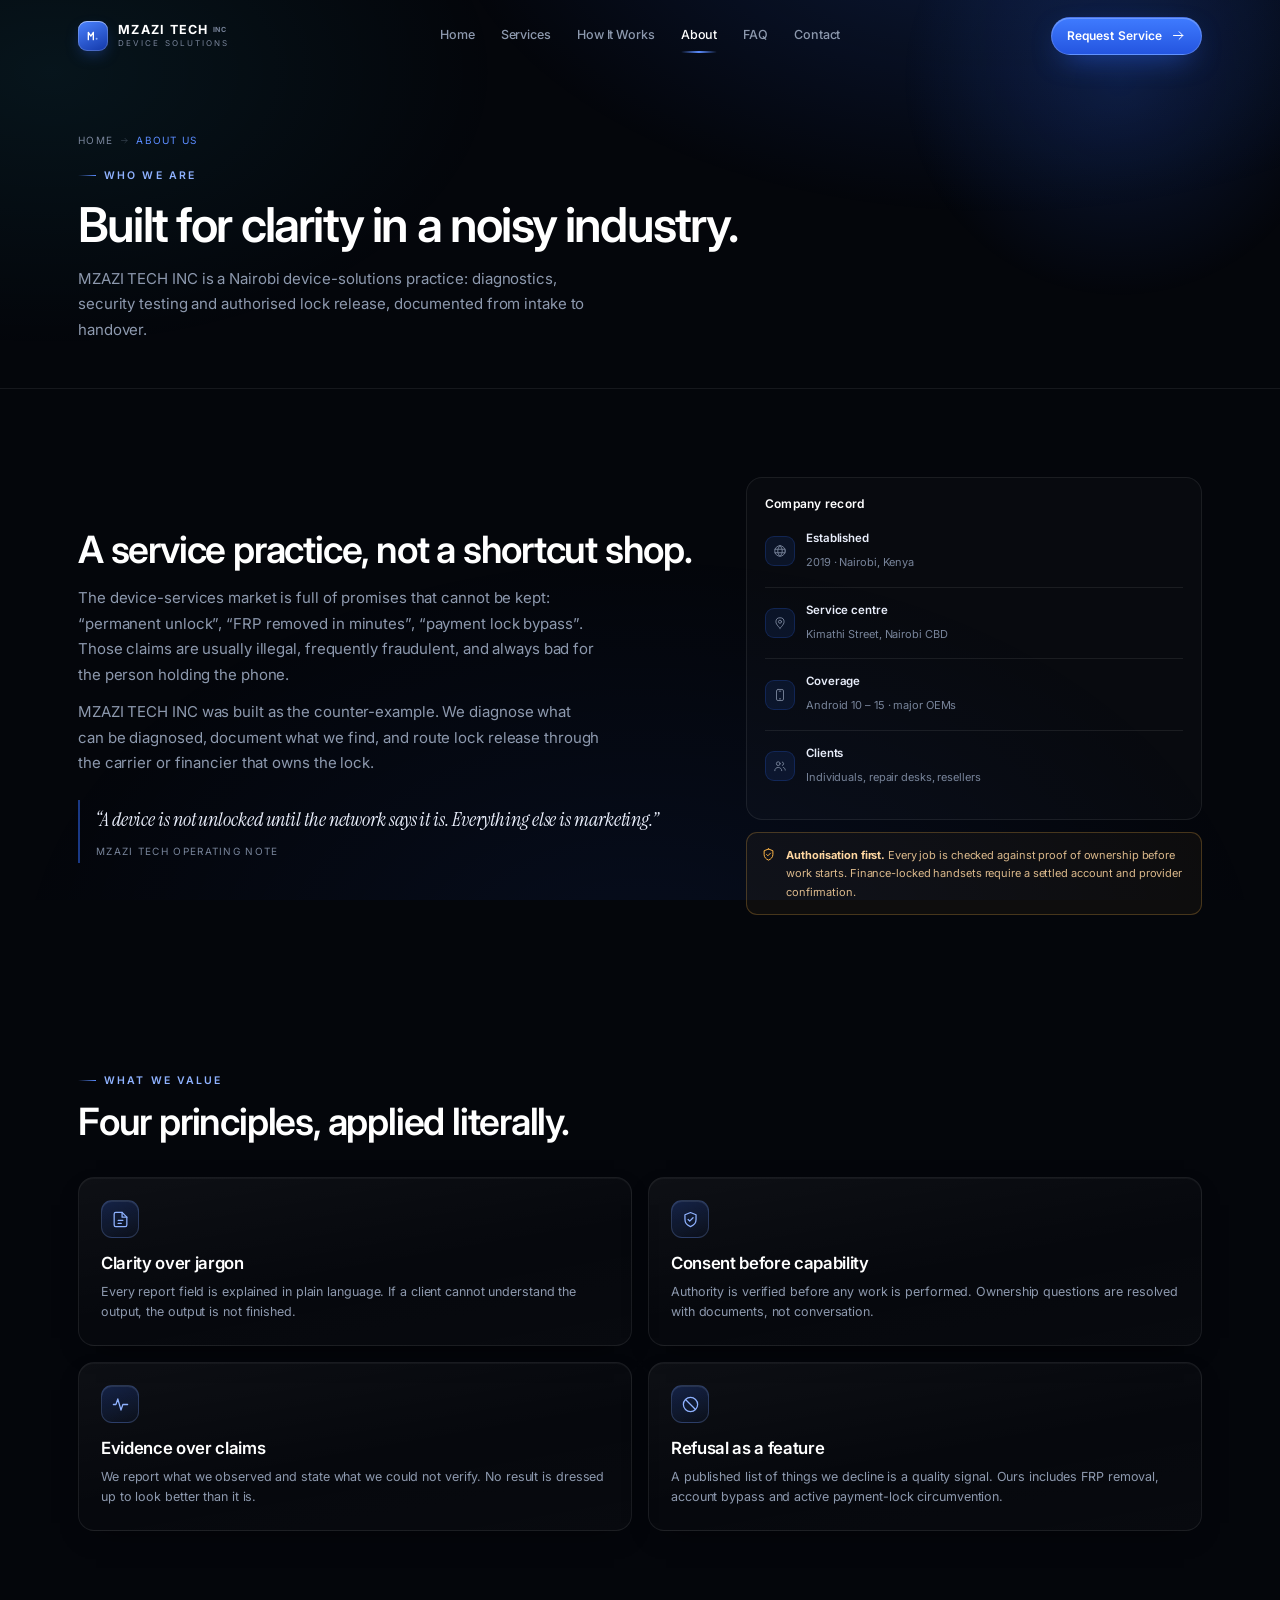
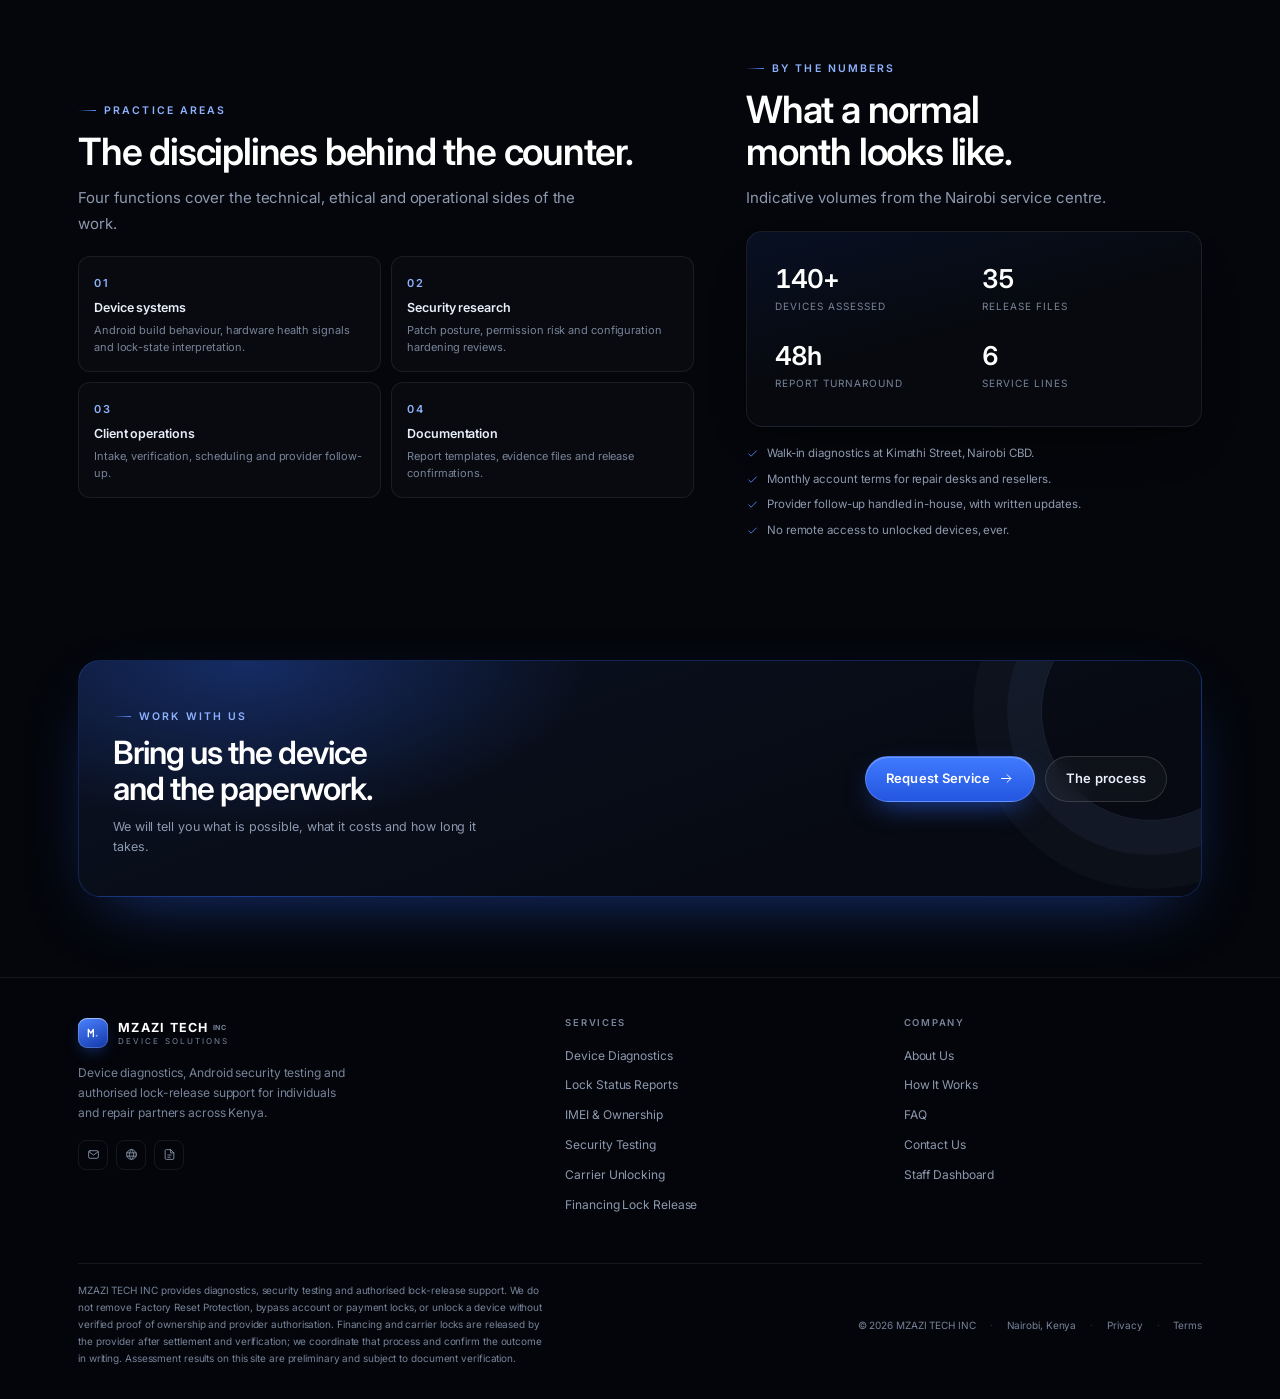
==== commit e169dd16: "Rebrand as commercial service site; add device type and financing provider intake" ====
--- a/about.html
+++ b/about.html
@@ -4,13 +4,13 @@
 <meta charset="utf-8">
 <meta name="viewport" content="width=device-width, initial-scale=1, viewport-fit=cover">
 <title>About — MZAZI TECH UNLOCKING CENTER</title>
-<meta name="description" content="MZAZI TECH INC is a fictional device-solutions studio built as a demonstration project for diagnostics, unlocking education and Android security testing.">
+<meta name="description" content="MZAZI TECH INC is a Nairobi device-solutions practice for diagnostics, security testing and authorised lock release.">
 <meta name="theme-color" content="#04060b">
+<meta name="color-scheme" content="dark">
 <meta property="og:type" content="website">
 <meta property="og:site_name" content="MZAZI TECH INC">
 <meta property="og:title" content="About — MZAZI TECH UNLOCKING CENTER">
-<meta property="og:description" content="MZAZI TECH INC is a fictional device-solutions studio built as a demonstration project for diagnostics, unlocking education and Android security testing.">
-<meta name="color-scheme" content="dark">
+<meta property="og:description" content="MZAZI TECH INC is a Nairobi device-solutions practice for diagnostics, security testing and authorised lock release.">
 <link rel="icon" href="data:image/svg+xml,%3Csvg xmlns='http://www.w3.org/2000/svg' viewBox='0 0 24 24'%3E%3Crect width='24' height='24' rx='6' fill='%232f6bff'/%3E%3Cpath d='M6 17V7l3.6 5.4L13.2 7v10' stroke='white' stroke-width='2' fill='none' stroke-linecap='round' stroke-linejoin='round'/%3E%3C/svg%3E">
 <link rel="preconnect" href="https://fonts.googleapis.com">
 <link rel="preconnect" href="https://fonts.gstatic.com" crossorigin>
@@ -19,45 +19,37 @@
 <noscript><style>.reveal{opacity:1;transform:none}</style></noscript>
 </head>
 <body data-page="about.html">
-
 <header class="site-header" id="siteHeader">
   <div class="wrap nav">
-    <a class="brand" href="index.html" aria-label="MZAZI TECH home">
-      <span class="brand-mark" aria-hidden="true">
-        <svg viewBox="0 0 24 24" fill="none" xmlns="http://www.w3.org/2000/svg"><path d="M5 17.5V6.5l3.75 5.7L12.5 6.5v11" stroke="#fff" stroke-width="2" stroke-linecap="round" stroke-linejoin="round"/><circle cx="17.4" cy="16.1" r="1.5" fill="#8fb2ff"/></svg>
-      </span>
-      <span class="brand-text">
-        <span class="brand-name">MZAZI TECH<span class="brand-inc">INC</span></span>
-        <span class="brand-sub">Unlocking Center</span>
-      </span></a>
+    <a class="brand" href="index.html" aria-label="MZAZI TECH home"><span class="brand-mark" aria-hidden="true">
+<svg viewBox="0 0 24 24" fill="none" xmlns="http://www.w3.org/2000/svg"><path d="M5 17.5V6.5l3.75 5.7L12.5 6.5v11" stroke="#fff" stroke-width="2" stroke-linecap="round" stroke-linejoin="round"/><circle cx="17.4" cy="16.1" r="1.5" fill="#8fb2ff"/></svg>
+</span>
+<span class="brand-text"><span class="brand-name">MZAZI TECH<span class="brand-inc">INC</span></span><span class="brand-sub">Device Solutions</span></span></a>
     <nav class="nav-links" aria-label="Primary">
       <a class="nav-link" href="index.html">Home</a>
-      <a class="nav-link" href="services.html">Services</a>
-      <a class="nav-link" href="how-it-works.html">How It Works</a>
-      <a class="nav-link is-active" href="about.html" aria-current="page">About</a>
-      <a class="nav-link" href="faq.html">FAQ</a>
-      <a class="nav-link" href="contact.html">Contact</a>
+<a class="nav-link" href="services.html">Services</a>
+<a class="nav-link" href="how-it-works.html">How It Works</a>
+<a class="nav-link is-active" href="about.html" aria-current="page">About</a>
+<a class="nav-link" href="faq.html">FAQ</a>
+<a class="nav-link" href="contact.html">Contact</a>
     </nav>
-    <div class="nav-actions">
-      <a class="btn btn--primary btn--sm" href="contact.html">Request a Demo <svg viewBox="0 0 24 24" fill="none" stroke="currentColor" stroke-width="1.6" stroke-linecap="round" stroke-linejoin="round" aria-hidden="true"><path d="M4 12h15M13 6l6 6-6 6"/></svg></a>
-    </div>
+    <div class="nav-actions"><a class="btn btn--primary btn--sm" href="contact.html">Request Service <svg viewBox="0 0 24 24" fill="none" stroke="currentColor" stroke-width="1.6" stroke-linecap="round" stroke-linejoin="round" aria-hidden="true"><path d="M4 12h15M13 6l6 6-6 6"/></svg></a></div>
     <button class="nav-toggle" id="navToggle" aria-label="Open menu" aria-expanded="false" aria-controls="mobileMenu"><span></span></button>
   </div>
 </header>
-
 <div class="mobile-menu" id="mobileMenu">
   <a class="mobile-link" href="index.html">Home<small>→</small></a>
-  <a class="mobile-link" href="services.html">Services<small>→</small></a>
-  <a class="mobile-link" href="how-it-works.html">How It Works<small>→</small></a>
-  <a class="mobile-link is-active" href="about.html">About<small>Current</small></a>
-  <a class="mobile-link" href="faq.html">FAQ<small>→</small></a>
-  <a class="mobile-link" href="contact.html">Contact<small>→</small></a>
-  <a class="mobile-link" href="admin.html">Admin Dashboard<small>Demo</small></a>
+<a class="mobile-link" href="services.html">Services<small>→</small></a>
+<a class="mobile-link" href="how-it-works.html">How It Works<small>→</small></a>
+<a class="mobile-link is-active" href="about.html">About<small>Current</small></a>
+<a class="mobile-link" href="faq.html">FAQ<small>→</small></a>
+<a class="mobile-link" href="contact.html">Contact<small>→</small></a>
+  <a class="mobile-link" href="admin.html">Staff Dashboard<small>Staff</small></a>
   <div class="mobile-cta">
-    <a class="btn btn--primary btn--block" href="contact.html">Request a Demo</a>
+    <a class="btn btn--primary btn--block" href="contact.html">Request Service</a>
     <a class="btn btn--ghost btn--block" href="services.html">Explore Services</a>
   </div>
-  <p class="mobile-note">MZAZI TECH INC is a fictional brand. Every check, report and result on this site is simulated in the browser for demonstration purposes.</p>
+  <p class="mobile-note">MZAZI TECH INC · Nairobi, Kenya. Diagnostics, authorised unlocking and device-financing release support.</p>
 </div>
 <main>
 
@@ -66,32 +58,29 @@
     <nav class="breadcrumb" aria-label="Breadcrumb"><a href="index.html">Home</a><svg viewBox="0 0 24 24" fill="none" stroke="currentColor" stroke-width="1.6" stroke-linecap="round" stroke-linejoin="round" aria-hidden="true"><path d="M4 12h15M13 6l6 6-6 6"/></svg><span>About Us</span></nav>
     <span class="eyebrow" style="margin-top:18px">Who we are</span>
     <h1>Built for clarity in a noisy industry.</h1>
-    <p class="lede">MZAZI TECH INC models what a modern device-solutions practice should look like: documented, consent-driven and honest about the limits of what any technician can do.</p>
+    <p class="lede">MZAZI TECH INC is a Nairobi device-solutions practice: diagnostics, security testing and authorised lock release, documented from intake to handover.</p>
   </div>
 </section>
 
 <section class="section">
   <div class="wrap split">
     <div class="reveal">
-      <h2>A demonstration studio, not a repair shop.</h2>
+      <h2>A service practice, not a shortcut shop.</h2>
       <p class="lede" style="margin-top:14px">The device-services market is full of promises that cannot be kept: “permanent unlock”, “FRP removed in minutes”, “payment lock bypass”. Those claims are usually illegal, frequently fraudulent, and always bad for the person holding the phone.</p>
-      <p class="lede" style="margin-top:12px">MZAZI TECH INC was created as the counter-example. We build interfaces and workflows that show how diagnostics really work, what a legitimate unlock actually requires, and where a responsible operator must stop.</p>
-      <blockquote class="quote" style="margin-top:24px">
-        “A device is not unlocked until the network says it is. Everything else is marketing.”
-        <cite>MZAZI TECH operating note</cite>
-      </blockquote>
+      <p class="lede" style="margin-top:12px">MZAZI TECH INC was built as the counter-example. We diagnose what can be diagnosed, document what we find, and route lock release through the carrier or financier that owns the lock.</p>
+      <blockquote class="quote" style="margin-top:24px">“A device is not unlocked until the network says it is. Everything else is marketing.”<cite>MZAZI TECH operating note</cite></blockquote>
     </div>
     <aside class="reveal">
       <div class="side-card">
         <h3>Company record</h3>
-        <div class="info-row"><span class="info-ico"><svg viewBox="0 0 24 24" fill="none" stroke="currentColor" stroke-width="1.6" stroke-linecap="round" stroke-linejoin="round" aria-hidden="true"><circle cx="12" cy="12" r="9"/><path d="M3.2 9h17.6M3.2 15h17.6"/><path d="M12 3c2.5 2.4 3.8 5.4 3.8 9s-1.3 6.6-3.8 9c-2.5-2.4-3.8-5.4-3.8-9S9.5 5.4 12 3Z"/></svg></span><div><strong>Established</strong><span>2019 · demonstration concept</span></div></div>
-        <div class="info-row"><span class="info-ico"><svg viewBox="0 0 24 24" fill="none" stroke="currentColor" stroke-width="1.6" stroke-linecap="round" stroke-linejoin="round" aria-hidden="true"><path d="M12 21s7-6.3 7-11a7 7 0 1 0-14 0c0 4.7 7 11 7 11Z"/><circle cx="12" cy="9.8" r="2.6"/></svg></span><div><strong>Studio</strong><span>Sandton, Johannesburg · fictional</span></div></div>
+        <div class="info-row"><span class="info-ico"><svg viewBox="0 0 24 24" fill="none" stroke="currentColor" stroke-width="1.6" stroke-linecap="round" stroke-linejoin="round" aria-hidden="true"><circle cx="12" cy="12" r="9"/><path d="M3.2 9h17.6M3.2 15h17.6"/><path d="M12 3c2.5 2.4 3.8 5.4 3.8 9s-1.3 6.6-3.8 9c-2.5-2.4-3.8-5.4-3.8-9S9.5 5.4 12 3Z"/></svg></span><div><strong>Established</strong><span>2019 · Nairobi, Kenya</span></div></div>
+        <div class="info-row"><span class="info-ico"><svg viewBox="0 0 24 24" fill="none" stroke="currentColor" stroke-width="1.6" stroke-linecap="round" stroke-linejoin="round" aria-hidden="true"><path d="M12 21s7-6.3 7-11a7 7 0 1 0-14 0c0 4.7 7 11 7 11Z"/><circle cx="12" cy="9.8" r="2.6"/></svg></span><div><strong>Service centre</strong><span>Kimathi Street, Nairobi CBD</span></div></div>
         <div class="info-row"><span class="info-ico"><svg viewBox="0 0 24 24" fill="none" stroke="currentColor" stroke-width="1.6" stroke-linecap="round" stroke-linejoin="round" aria-hidden="true"><rect x="6" y="2.5" width="12" height="19" rx="2.6"/><path d="M10.6 5.4h2.8M11 18.6h2"/></svg></span><div><strong>Coverage</strong><span>Android 10 – 15 · major OEMs</span></div></div>
-        <div class="info-row"><span class="info-ico"><svg viewBox="0 0 24 24" fill="none" stroke="currentColor" stroke-width="1.6" stroke-linecap="round" stroke-linejoin="round" aria-hidden="true"><circle cx="9" cy="8" r="3.2"/><path d="M3 20c0-3.3 2.7-5.5 6-5.5s6 2.2 6 5.5"/><path d="M16 5.2a3 3 0 0 1 0 5.8M17.6 14.4c2 .6 3.4 2.3 3.4 4.6"/></svg></span><div><strong>Model</strong><span>Demo sessions, no service sales</span></div></div>
+        <div class="info-row"><span class="info-ico"><svg viewBox="0 0 24 24" fill="none" stroke="currentColor" stroke-width="1.6" stroke-linecap="round" stroke-linejoin="round" aria-hidden="true"><circle cx="9" cy="8" r="3.2"/><path d="M3 20c0-3.3 2.7-5.5 6-5.5s6 2.2 6 5.5"/><path d="M16 5.2a3 3 0 0 1 0 5.8M17.6 14.4c2 .6 3.4 2.3 3.4 4.6"/></svg></span><div><strong>Clients</strong><span>Individuals, repair desks, resellers</span></div></div>
       </div>
       <div class="notice" style="margin-top:12px">
-        <svg viewBox="0 0 24 24" fill="none" stroke="currentColor" stroke-width="1.6" stroke-linecap="round" stroke-linejoin="round" aria-hidden="true"><path d="M12 3.6 21 20H3L12 3.6Z"/><path d="M12 9.6v4M12 17h.01"/></svg>
-        <div><strong>Fictional entity.</strong> MZAZI TECH INC is a brand created for this portfolio project. It is not a registered company and offers no commercial services.</div>
+        <svg viewBox="0 0 24 24" fill="none" stroke="currentColor" stroke-width="1.6" stroke-linecap="round" stroke-linejoin="round" aria-hidden="true"><path d="M12 3.2 19 6v6c0 4.2-2.9 7.4-7 9-4.1-1.6-7-4.8-7-9V6l7-2.8Z"/><path d="m9 12 2 2 4.2-4.2"/></svg>
+        <div><strong>Authorisation first.</strong> Every job is checked against proof of ownership before work starts. Finance-locked handsets require a settled account and provider confirmation.</div>
       </div>
     </aside>
   </div>
@@ -99,31 +88,12 @@
 
 <section class="section section--tight">
   <div class="wrap">
-    <div class="section-head reveal">
-      <span class="eyebrow">What we value</span>
-      <h2>Four principles, applied literally.</h2>
-    </div>
+    <div class="section-head reveal"><span class="eyebrow">What we value</span><h2>Four principles, applied literally.</h2></div>
     <div class="grid grid--2">
-      <article class="card value-card reveal">
-        <div class="card-ico"><svg viewBox="0 0 24 24" fill="none" stroke="currentColor" stroke-width="1.6" stroke-linecap="round" stroke-linejoin="round" aria-hidden="true"><path d="M14 3H6a2 2 0 0 0-2 2v14a2 2 0 0 0 2 2h12a2 2 0 0 0 2-2V9l-6-6Z"/><path d="M14 3v6h6M9 13h6M9 17h4"/></svg></div>
-        <h3>Clarity over jargon</h3>
-        <p>Every report field is explained in plain language. If a client cannot understand the output, the output is not finished.</p>
-      </article>
-      <article class="card value-card reveal">
-        <div class="card-ico"><svg viewBox="0 0 24 24" fill="none" stroke="currentColor" stroke-width="1.6" stroke-linecap="round" stroke-linejoin="round" aria-hidden="true"><path d="M12 3.2 19 6v6c0 4.2-2.9 7.4-7 9-4.1-1.6-7-4.8-7-9V6l7-2.8Z"/><path d="m9 12 2 2 4.2-4.2"/></svg></div>
-        <h3>Consent before capability</h3>
-        <p>Authority is verified before anything is demonstrated. Ownership questions are resolved in writing, not in conversation.</p>
-      </article>
-      <article class="card value-card reveal">
-        <div class="card-ico"><svg viewBox="0 0 24 24" fill="none" stroke="currentColor" stroke-width="1.6" stroke-linecap="round" stroke-linejoin="round" aria-hidden="true"><path d="M3 12h3.2l2.4-7 4 14 2.4-7H21"/></svg></div>
-        <h3>Evidence over claims</h3>
-        <p>We report what we observed, label what we simulated, and never dress up a demo result as a real device outcome.</p>
-      </article>
-      <article class="card value-card reveal">
-        <div class="card-ico"><svg viewBox="0 0 24 24" fill="none" stroke="currentColor" stroke-width="1.6" stroke-linecap="round" stroke-linejoin="round" aria-hidden="true"><circle cx="12" cy="12" r="9"/><path d="m6 6 12 12"/></svg></div>
-        <h3>Refusal as a feature</h3>
-        <p>A published list of things we decline is a quality signal. Ours includes FRP removal, account bypass and payment circumvention.</p>
-      </article>
+      <article class="card value-card reveal"><div class="card-ico"><svg viewBox="0 0 24 24" fill="none" stroke="currentColor" stroke-width="1.6" stroke-linecap="round" stroke-linejoin="round" aria-hidden="true"><path d="M14 3H6a2 2 0 0 0-2 2v14a2 2 0 0 0 2 2h12a2 2 0 0 0 2-2V9l-6-6Z"/><path d="M14 3v6h6M9 13h6M9 17h4"/></svg></div><h3>Clarity over jargon</h3><p>Every report field is explained in plain language. If a client cannot understand the output, the output is not finished.</p></article>
+      <article class="card value-card reveal"><div class="card-ico"><svg viewBox="0 0 24 24" fill="none" stroke="currentColor" stroke-width="1.6" stroke-linecap="round" stroke-linejoin="round" aria-hidden="true"><path d="M12 3.2 19 6v6c0 4.2-2.9 7.4-7 9-4.1-1.6-7-4.8-7-9V6l7-2.8Z"/><path d="m9 12 2 2 4.2-4.2"/></svg></div><h3>Consent before capability</h3><p>Authority is verified before any work is performed. Ownership questions are resolved with documents, not conversation.</p></article>
+      <article class="card value-card reveal"><div class="card-ico"><svg viewBox="0 0 24 24" fill="none" stroke="currentColor" stroke-width="1.6" stroke-linecap="round" stroke-linejoin="round" aria-hidden="true"><path d="M3 12h3.2l2.4-7 4 14 2.4-7H21"/></svg></div><h3>Evidence over claims</h3><p>We report what we observed and state what we could not verify. No result is dressed up to look better than it is.</p></article>
+      <article class="card value-card reveal"><div class="card-ico"><svg viewBox="0 0 24 24" fill="none" stroke="currentColor" stroke-width="1.6" stroke-linecap="round" stroke-linejoin="round" aria-hidden="true"><circle cx="12" cy="12" r="9"/><path d="m6 6 12 12"/></svg></div><h3>Refusal as a feature</h3><p>A published list of things we decline is a quality signal. Ours includes FRP removal, account bypass and active payment-lock circumvention.</p></article>
     </div>
   </div>
 </section>
@@ -132,30 +102,30 @@
   <div class="wrap split">
     <div class="reveal">
       <span class="eyebrow">Practice areas</span>
-      <h2 style="margin-top:12px">The disciplines behind the interface.</h2>
-      <p class="lede" style="margin-top:12px">This build represents four functions that a credible diagnostics studio needs. Together they cover the technical, ethical and operational sides of the work.</p>
+      <h2 style="margin-top:12px">The disciplines behind the counter.</h2>
+      <p class="lede" style="margin-top:12px">Four functions cover the technical, ethical and operational sides of the work.</p>
       <div class="team-grid" style="margin-top:20px">
         <div class="role-card"><span class="micro">01</span><strong>Device systems</strong><span>Android build behaviour, hardware health signals and lock-state interpretation.</span></div>
         <div class="role-card"><span class="micro">02</span><strong>Security research</strong><span>Patch posture, permission risk and configuration hardening reviews.</span></div>
-        <div class="role-card"><span class="micro">03</span><strong>Client operations</strong><span>Intake, verification, scheduling and the boundary conversation.</span></div>
-        <div class="role-card"><span class="micro">04</span><strong>Documentation &amp; QA</strong><span>Report templates, DEMO labelling standards and output review.</span></div>
+        <div class="role-card"><span class="micro">03</span><strong>Client operations</strong><span>Intake, verification, scheduling and provider follow-up.</span></div>
+        <div class="role-card"><span class="micro">04</span><strong>Documentation</strong><span>Report templates, evidence files and release confirmations.</span></div>
       </div>
     </div>
     <div class="reveal">
-      <span class="eyebrow">Inside the build</span>
-      <h2 style="margin-top:12px">How this demo is made.</h2>
-      <p class="lede" style="margin-top:12px">A transparent look at the technical reality behind the polish — because the site is the portfolio piece.</p>
+      <span class="eyebrow">By the numbers</span>
+      <h2 style="margin-top:12px">What a normal month looks like.</h2>
+      <p class="lede" style="margin-top:12px">Indicative volumes from the Nairobi service centre.</p>
       <div class="stat-panel" style="margin-top:20px">
-        <div class="stat"><b>7</b><span>Pages</span></div>
-        <div class="stat"><b>0</b><span>Back-end services</span></div>
-        <div class="stat"><b>100%</b><span>Client-side</span></div>
-        <div class="stat"><b>0</b><span>Trackers</span></div>
+        <div class="stat"><b>140+</b><span>Devices assessed</span></div>
+        <div class="stat"><b>35</b><span>Release files</span></div>
+        <div class="stat"><b>48h</b><span>Report turnaround</span></div>
+        <div class="stat"><b>6</b><span>Service lines</span></div>
       </div>
       <ul class="check-list" style="margin-top:18px">
-        <li><svg viewBox="0 0 24 24" fill="none" stroke="currentColor" stroke-width="1.6" stroke-linecap="round" stroke-linejoin="round" aria-hidden="true"><path d="m5 12.6 4.4 4.4L19 7.4"/></svg><span>Hand-built HTML, CSS and vanilla JavaScript — no framework, no build step required.</span></li>
-        <li><svg viewBox="0 0 24 24" fill="none" stroke="currentColor" stroke-width="1.6" stroke-linecap="round" stroke-linejoin="round" aria-hidden="true"><path d="m5 12.6 4.4 4.4L19 7.4"/></svg><span>Demo requests are stored in your browser's local storage only.</span></li>
-        <li><svg viewBox="0 0 24 24" fill="none" stroke="currentColor" stroke-width="1.6" stroke-linecap="round" stroke-linejoin="round" aria-hidden="true"><path d="m5 12.6 4.4 4.4L19 7.4"/></svg><span>The checker generates deterministic sample output from your input; it never leaves the page.</span></li>
-        <li><svg viewBox="0 0 24 24" fill="none" stroke="currentColor" stroke-width="1.6" stroke-linecap="round" stroke-linejoin="round" aria-hidden="true"><path d="m5 12.6 4.4 4.4L19 7.4"/></svg><span>Admin dashboard is gated by a public demo passcode, not real authentication.</span></li>
+        <li><svg viewBox="0 0 24 24" fill="none" stroke="currentColor" stroke-width="1.6" stroke-linecap="round" stroke-linejoin="round" aria-hidden="true"><path d="m5 12.6 4.4 4.4L19 7.4"/></svg><span>Walk-in diagnostics at Kimathi Street, Nairobi CBD.</span></li>
+        <li><svg viewBox="0 0 24 24" fill="none" stroke="currentColor" stroke-width="1.6" stroke-linecap="round" stroke-linejoin="round" aria-hidden="true"><path d="m5 12.6 4.4 4.4L19 7.4"/></svg><span>Monthly account terms for repair desks and resellers.</span></li>
+        <li><svg viewBox="0 0 24 24" fill="none" stroke="currentColor" stroke-width="1.6" stroke-linecap="round" stroke-linejoin="round" aria-hidden="true"><path d="m5 12.6 4.4 4.4L19 7.4"/></svg><span>Provider follow-up handled in-house, with written updates.</span></li>
+        <li><svg viewBox="0 0 24 24" fill="none" stroke="currentColor" stroke-width="1.6" stroke-linecap="round" stroke-linejoin="round" aria-hidden="true"><path d="m5 12.6 4.4 4.4L19 7.4"/></svg><span>No remote access to unlocked devices, ever.</span></li>
       </ul>
     </div>
   </div>
@@ -164,36 +134,24 @@
 <section class="section section--tight">
   <div class="wrap">
     <div class="cta-band reveal">
-      <div>
-        <span class="eyebrow">Work with the demo</span>
-        <h2 style="margin-top:10px">See how a scoped session feels.</h2>
-        <p>Request a walkthrough and we will show the full workflow, start to finish.</p>
-      </div>
-      <div class="cta-actions">
-        <a class="btn btn--primary" href="contact.html">Request a Demo <svg viewBox="0 0 24 24" fill="none" stroke="currentColor" stroke-width="1.6" stroke-linecap="round" stroke-linejoin="round" aria-hidden="true"><path d="M4 12h15M13 6l6 6-6 6"/></svg></a>
-        <a class="btn btn--ghost" href="how-it-works.html">The process</a>
-      </div>
+      <div><span class="eyebrow">Work with us</span><h2 style="margin-top:10px">Bring us the device and the paperwork.</h2><p>We will tell you what is possible, what it costs and how long it takes.</p></div>
+      <div class="cta-actions"><a class="btn btn--primary" href="contact.html">Request Service <svg viewBox="0 0 24 24" fill="none" stroke="currentColor" stroke-width="1.6" stroke-linecap="round" stroke-linejoin="round" aria-hidden="true"><path d="M4 12h15M13 6l6 6-6 6"/></svg></a><a class="btn btn--ghost" href="how-it-works.html">The process</a></div>
     </div>
   </div>
 </section>
 
 </main>
-
 <footer class="site-footer">
   <div class="wrap">
     <div class="footer-grid">
       <div class="footer-brand">
-        <a class="brand" href="index.html" aria-label="MZAZI TECH home">
-      <span class="brand-mark" aria-hidden="true">
-        <svg viewBox="0 0 24 24" fill="none" xmlns="http://www.w3.org/2000/svg"><path d="M5 17.5V6.5l3.75 5.7L12.5 6.5v11" stroke="#fff" stroke-width="2" stroke-linecap="round" stroke-linejoin="round"/><circle cx="17.4" cy="16.1" r="1.5" fill="#8fb2ff"/></svg>
-      </span>
-      <span class="brand-text">
-        <span class="brand-name">MZAZI TECH<span class="brand-inc">INC</span></span>
-        <span class="brand-sub">Unlocking Center</span>
-      </span></a>
-        <p>Device diagnostics, unlocking demonstrations and Android security testing — presented through a transparent, simulation-first workflow.</p>
+        <a class="brand" href="index.html" aria-label="MZAZI TECH home"><span class="brand-mark" aria-hidden="true">
+<svg viewBox="0 0 24 24" fill="none" xmlns="http://www.w3.org/2000/svg"><path d="M5 17.5V6.5l3.75 5.7L12.5 6.5v11" stroke="#fff" stroke-width="2" stroke-linecap="round" stroke-linejoin="round"/><circle cx="17.4" cy="16.1" r="1.5" fill="#8fb2ff"/></svg>
+</span>
+<span class="brand-text"><span class="brand-name">MZAZI TECH<span class="brand-inc">INC</span></span><span class="brand-sub">Device Solutions</span></span></a>
+        <p>Device diagnostics, Android security testing and authorised lock-release support for individuals and repair partners across Kenya.</p>
         <div class="socials">
-          <a href="mailto:hello@mzazitech.example" aria-label="Email MZAZI TECH"><svg viewBox="0 0 24 24" fill="none" stroke="currentColor" stroke-width="1.6" stroke-linecap="round" stroke-linejoin="round" aria-hidden="true"><rect x="3" y="5" width="18" height="14" rx="2.6"/><path d="m3.6 7 8.4 6 8.4-6"/></svg></a>
+          <a href="mailto:service@mzazitech.co.ke" aria-label="Email MZAZI TECH"><svg viewBox="0 0 24 24" fill="none" stroke="currentColor" stroke-width="1.6" stroke-linecap="round" stroke-linejoin="round" aria-hidden="true"><rect x="3" y="5" width="18" height="14" rx="2.6"/><path d="m3.6 7 8.4 6 8.4-6"/></svg></a>
           <a href="contact.html" aria-label="Contact MZAZI TECH"><svg viewBox="0 0 24 24" fill="none" stroke="currentColor" stroke-width="1.6" stroke-linecap="round" stroke-linejoin="round" aria-hidden="true"><circle cx="12" cy="12" r="9"/><path d="M3.2 9h17.6M3.2 15h17.6"/><path d="M12 3c2.5 2.4 3.8 5.4 3.8 9s-1.3 6.6-3.8 9c-2.5-2.4-3.8-5.4-3.8-9S9.5 5.4 12 3Z"/></svg></a>
           <a href="faq.html" aria-label="Read the FAQ"><svg viewBox="0 0 24 24" fill="none" stroke="currentColor" stroke-width="1.6" stroke-linecap="round" stroke-linejoin="round" aria-hidden="true"><path d="M14 3H6a2 2 0 0 0-2 2v14a2 2 0 0 0 2 2h12a2 2 0 0 0 2-2V9l-6-6Z"/><path d="M14 3v6h6M9 13h6M9 17h4"/></svg></a>
         </div>
@@ -201,11 +159,11 @@
       <div class="footer-col">
         <h4>Services</h4>
         <a href="services.html#diagnostics">Device Diagnostics</a>
-        <a href="services.html#lock-check">Lock Status Checker</a>
-        <a href="services.html#imei">IMEI Information</a>
+        <a href="services.html#lock-report">Lock Status Reports</a>
+        <a href="services.html#imei">IMEI &amp; Ownership</a>
         <a href="services.html#security">Security Testing</a>
-        <a href="services.html#unlocking">Unlocking Demos</a>
-        <a href="services.html#payment-lock">Payment Lock Simulation</a>
+        <a href="services.html#unlocking">Carrier Unlocking</a>
+        <a href="services.html#financing">Financing Lock Release</a>
       </div>
       <div class="footer-col">
         <h4>Company</h4>
@@ -213,21 +171,24 @@
         <a href="how-it-works.html">How It Works</a>
         <a href="faq.html">FAQ</a>
         <a href="contact.html">Contact Us</a>
-        <a href="admin.html">Admin Dashboard</a>
+        <a href="admin.html">Staff Dashboard</a>
       </div>
     </div>
     <div class="footer-bottom">
       <p class="footer-legal">
-        MZAZI TECH INC is a fictional brand created for this demonstration project. This website is a front-end portfolio piece and does not sell services.
-        We do not perform, facilitate or condone unauthorised device unlocking, FRP removal, payment bypasses, or any circumvention of device security.
-        All checks and reports are generated locally in your browser: no device is contacted, no database is queried, and no device is ever reported as unlocked.
+        MZAZI TECH INC provides diagnostics, security testing and authorised lock-release support. We do not remove Factory Reset Protection,
+        bypass account or payment locks, or unlock a device without verified proof of ownership and provider authorisation. Financing and carrier
+        locks are released by the provider after settlement and verification; we coordinate that process and confirm the outcome in writing.
+        Assessment results on this site are preliminary and subject to document verification.
       </p>
       <div class="footer-copy">
         <span>© <span data-year>2026</span> MZAZI TECH INC</span>
         <span class="sep">·</span>
-        <span>Demo build 1.0</span>
+        <span>Nairobi, Kenya</span>
         <span class="sep">·</span>
-        <a href="admin.html">Admin</a>
+        <a href="contact.html">Privacy</a>
+        <span class="sep">·</span>
+        <a href="contact.html">Terms</a>
       </div>
     </div>
   </div>
--- a/assets/css/style.css
+++ b/assets/css/style.css
@@ -262,12 +262,6 @@
   color: var(--muted);
   background: rgba(255, 255, 255, 0.03);
   white-space: nowrap;
-}
-
-.badge--demo {
-  color: #ffd7a1;
-  border-color: rgba(255, 182, 72, 0.35);
-  background: rgba(255, 182, 72, 0.09);
 }
 
 .badge--blue {
@@ -1844,3 +1838,20 @@
   .footer-grid { grid-template-columns: 1fr 1fr; }
   .footer-brand { grid-column: 1 / -1; }
 }
+
+/* partner strip */
+.partner-row { display: flex; flex-wrap: wrap; gap: 8px; }
+.partner {
+  flex: 1 1 140px;
+  text-align: center;
+  font-size: 11.5px;
+  font-weight: 600;
+  letter-spacing: 0.1em;
+  text-transform: uppercase;
+  color: var(--text-soft);
+  padding: 14px 12px;
+  border-radius: 9px;
+  border: 1px solid var(--line-strong);
+  background: linear-gradient(180deg, rgba(255,255,255,.04), rgba(255,255,255,.015));
+}
+table.data { min-width: 780px; }
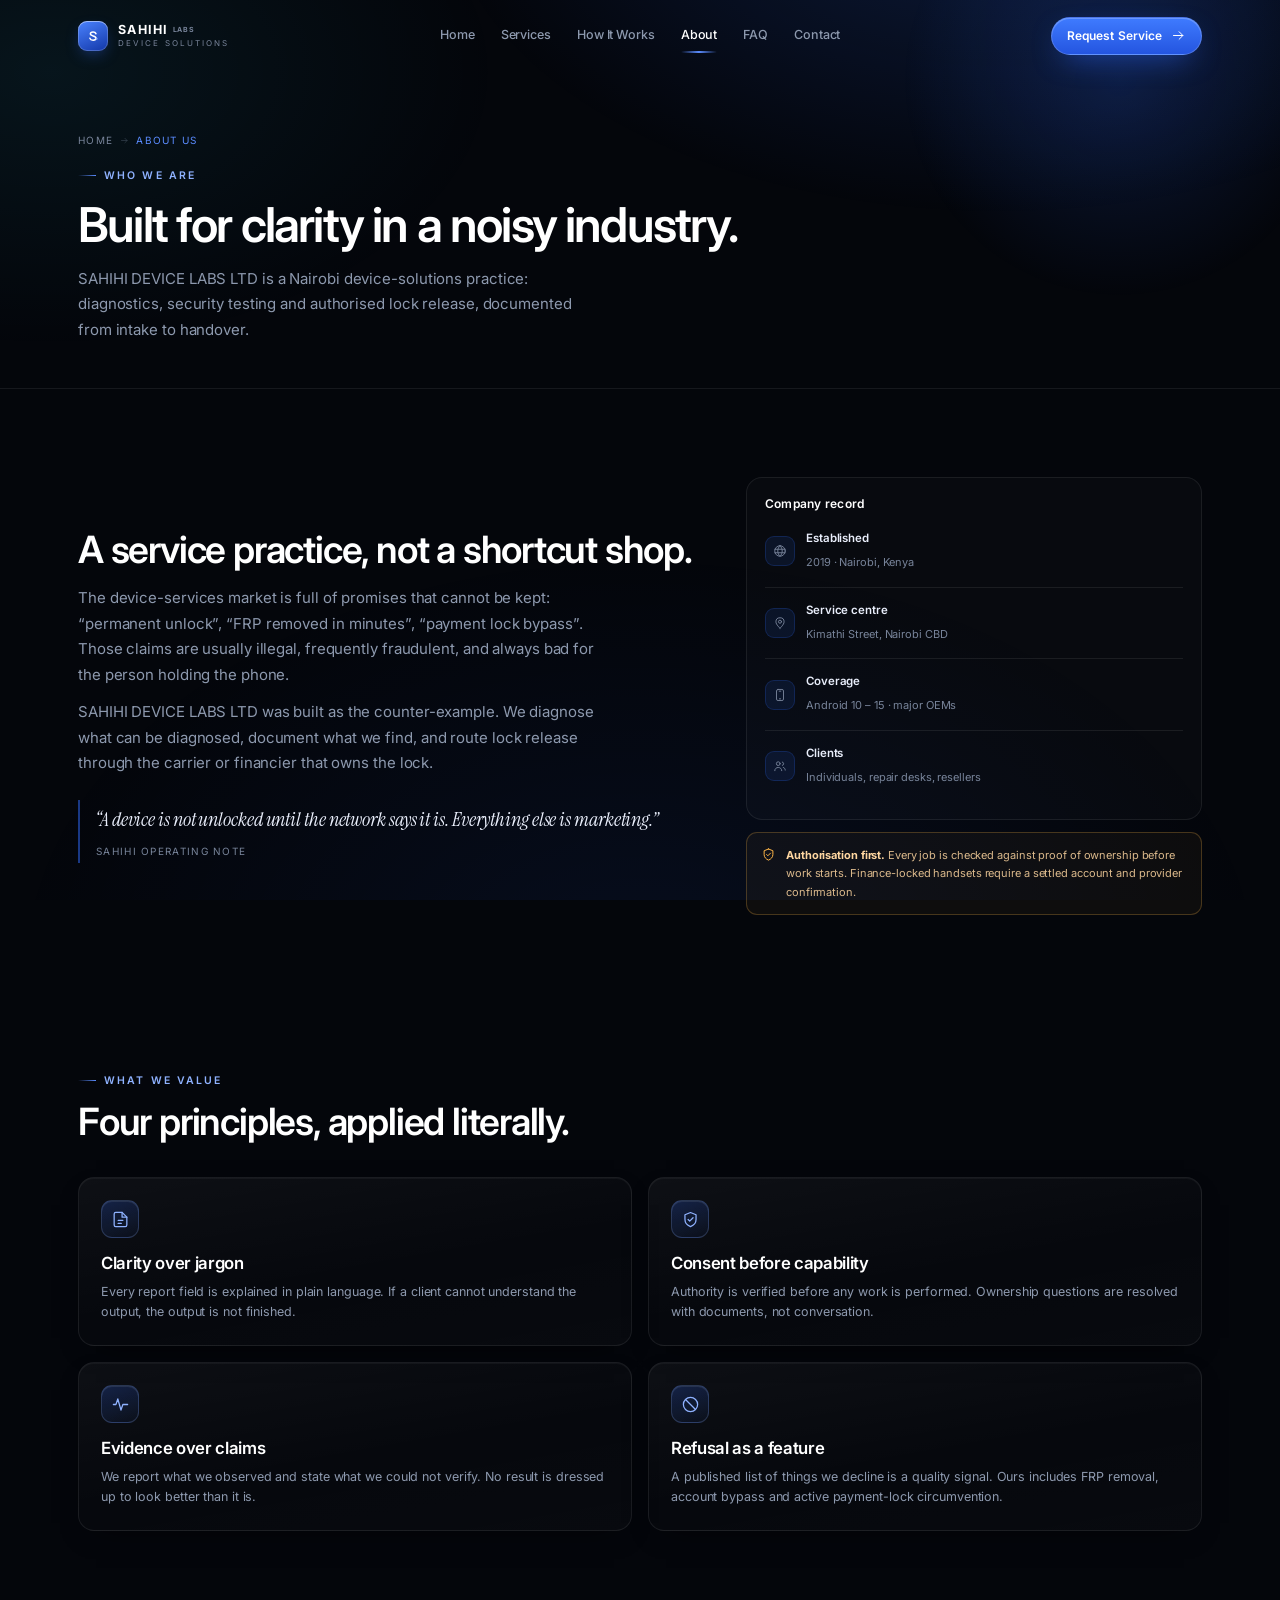
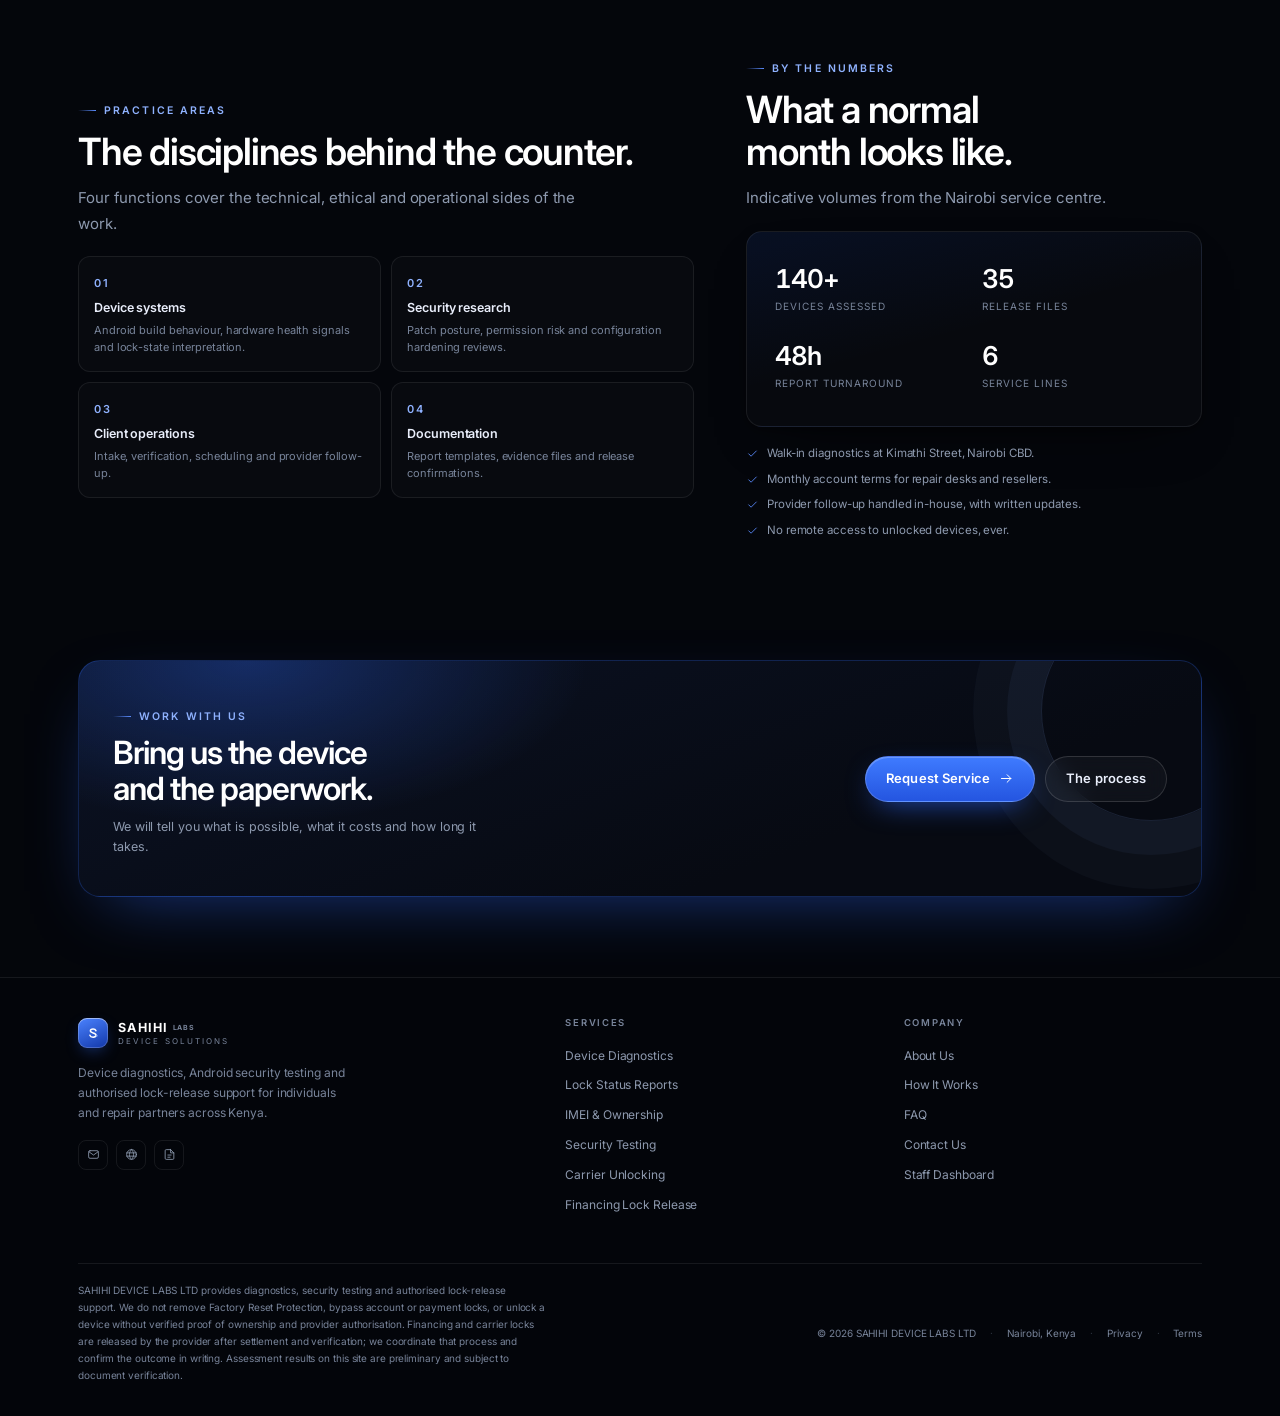
==== commit a5421f20: "Rebrand to Sahihi Device Labs" ====
--- a/about.html
+++ b/about.html
@@ -3,15 +3,15 @@
 <head>
 <meta charset="utf-8">
 <meta name="viewport" content="width=device-width, initial-scale=1, viewport-fit=cover">
-<title>About — MZAZI TECH UNLOCKING CENTER</title>
-<meta name="description" content="MZAZI TECH INC is a Nairobi device-solutions practice for diagnostics, security testing and authorised lock release.">
+<title>About — SAHIHI DEVICE LABS</title>
+<meta name="description" content="SAHIHI DEVICE LABS LTD is a Nairobi device-solutions practice for diagnostics, security testing and authorised lock release.">
 <meta name="theme-color" content="#04060b">
 <meta name="color-scheme" content="dark">
 <meta property="og:type" content="website">
-<meta property="og:site_name" content="MZAZI TECH INC">
-<meta property="og:title" content="About — MZAZI TECH UNLOCKING CENTER">
-<meta property="og:description" content="MZAZI TECH INC is a Nairobi device-solutions practice for diagnostics, security testing and authorised lock release.">
-<link rel="icon" href="data:image/svg+xml,%3Csvg xmlns='http://www.w3.org/2000/svg' viewBox='0 0 24 24'%3E%3Crect width='24' height='24' rx='6' fill='%232f6bff'/%3E%3Cpath d='M6 17V7l3.6 5.4L13.2 7v10' stroke='white' stroke-width='2' fill='none' stroke-linecap='round' stroke-linejoin='round'/%3E%3C/svg%3E">
+<meta property="og:site_name" content="SAHIHI DEVICE LABS LTD">
+<meta property="og:title" content="About — SAHIHI DEVICE LABS">
+<meta property="og:description" content="SAHIHI DEVICE LABS LTD is a Nairobi device-solutions practice for diagnostics, security testing and authorised lock release.">
+<link rel="icon" href="data:image/svg+xml,%3Csvg xmlns='http://www.w3.org/2000/svg' viewBox='0 0 24 24'%3E%3Crect width='24' height='24' rx='6' fill='%232f6bff'/%3E%3Cpath d='M16.4 8.5c-.7-1.7-2.3-2.6-4.3-2.6-2.3 0-4 1.2-4 2.9 0 4 8.4 2.1 8.4 6.3 0 1.9-1.9 3.3-4.4 3.3-2.4 0-4.2-1.1-4.7-2.9' stroke='white' stroke-width='2' fill='none' stroke-linecap='round' stroke-linejoin='round'/%3E%3C/svg%3E">
 <link rel="preconnect" href="https://fonts.googleapis.com">
 <link rel="preconnect" href="https://fonts.gstatic.com" crossorigin>
 <link href="https://fonts.googleapis.com/css2?family=Inter:wght@400;500;600;700&amp;family=Instrument+Serif:ital@0;1&amp;display=swap" rel="stylesheet">
@@ -21,10 +21,10 @@
 <body data-page="about.html">
 <header class="site-header" id="siteHeader">
   <div class="wrap nav">
-    <a class="brand" href="index.html" aria-label="MZAZI TECH home"><span class="brand-mark" aria-hidden="true">
-<svg viewBox="0 0 24 24" fill="none" xmlns="http://www.w3.org/2000/svg"><path d="M5 17.5V6.5l3.75 5.7L12.5 6.5v11" stroke="#fff" stroke-width="2" stroke-linecap="round" stroke-linejoin="round"/><circle cx="17.4" cy="16.1" r="1.5" fill="#8fb2ff"/></svg>
+    <a class="brand" href="index.html" aria-label="SAHIHI home"><span class="brand-mark" aria-hidden="true">
+<svg viewBox="0 0 24 24" fill="none" xmlns="http://www.w3.org/2000/svg"><path d="M16.4 8.5c-.7-1.7-2.3-2.6-4.3-2.6-2.3 0-4 1.2-4 2.9 0 4 8.4 2.1 8.4 6.3 0 1.9-1.9 3.3-4.4 3.3-2.4 0-4.2-1.1-4.7-2.9" stroke="#fff" stroke-width="2.3" stroke-linecap="round" stroke-linejoin="round"/><circle cx="17.4" cy="16.1" r="1.5" fill="#8fb2ff"/></svg>
 </span>
-<span class="brand-text"><span class="brand-name">MZAZI TECH<span class="brand-inc">INC</span></span><span class="brand-sub">Device Solutions</span></span></a>
+<span class="brand-text"><span class="brand-name">SAHIHI<span class="brand-inc">LABS</span></span><span class="brand-sub">Device Solutions</span></span></a>
     <nav class="nav-links" aria-label="Primary">
       <a class="nav-link" href="index.html">Home</a>
 <a class="nav-link" href="services.html">Services</a>
@@ -49,7 +49,7 @@
     <a class="btn btn--primary btn--block" href="contact.html">Request Service</a>
     <a class="btn btn--ghost btn--block" href="services.html">Explore Services</a>
   </div>
-  <p class="mobile-note">MZAZI TECH INC · Nairobi, Kenya. Diagnostics, authorised unlocking and device-financing release support.</p>
+  <p class="mobile-note">SAHIHI DEVICE LABS LTD · Nairobi, Kenya. Diagnostics, authorised unlocking and device-financing release support.</p>
 </div>
 <main>
 
@@ -58,7 +58,7 @@
     <nav class="breadcrumb" aria-label="Breadcrumb"><a href="index.html">Home</a><svg viewBox="0 0 24 24" fill="none" stroke="currentColor" stroke-width="1.6" stroke-linecap="round" stroke-linejoin="round" aria-hidden="true"><path d="M4 12h15M13 6l6 6-6 6"/></svg><span>About Us</span></nav>
     <span class="eyebrow" style="margin-top:18px">Who we are</span>
     <h1>Built for clarity in a noisy industry.</h1>
-    <p class="lede">MZAZI TECH INC is a Nairobi device-solutions practice: diagnostics, security testing and authorised lock release, documented from intake to handover.</p>
+    <p class="lede">SAHIHI DEVICE LABS LTD is a Nairobi device-solutions practice: diagnostics, security testing and authorised lock release, documented from intake to handover.</p>
   </div>
 </section>
 
@@ -67,8 +67,8 @@
     <div class="reveal">
       <h2>A service practice, not a shortcut shop.</h2>
       <p class="lede" style="margin-top:14px">The device-services market is full of promises that cannot be kept: “permanent unlock”, “FRP removed in minutes”, “payment lock bypass”. Those claims are usually illegal, frequently fraudulent, and always bad for the person holding the phone.</p>
-      <p class="lede" style="margin-top:12px">MZAZI TECH INC was built as the counter-example. We diagnose what can be diagnosed, document what we find, and route lock release through the carrier or financier that owns the lock.</p>
-      <blockquote class="quote" style="margin-top:24px">“A device is not unlocked until the network says it is. Everything else is marketing.”<cite>MZAZI TECH operating note</cite></blockquote>
+      <p class="lede" style="margin-top:12px">SAHIHI DEVICE LABS LTD was built as the counter-example. We diagnose what can be diagnosed, document what we find, and route lock release through the carrier or financier that owns the lock.</p>
+      <blockquote class="quote" style="margin-top:24px">“A device is not unlocked until the network says it is. Everything else is marketing.”<cite>SAHIHI operating note</cite></blockquote>
     </div>
     <aside class="reveal">
       <div class="side-card">
@@ -145,14 +145,14 @@
   <div class="wrap">
     <div class="footer-grid">
       <div class="footer-brand">
-        <a class="brand" href="index.html" aria-label="MZAZI TECH home"><span class="brand-mark" aria-hidden="true">
-<svg viewBox="0 0 24 24" fill="none" xmlns="http://www.w3.org/2000/svg"><path d="M5 17.5V6.5l3.75 5.7L12.5 6.5v11" stroke="#fff" stroke-width="2" stroke-linecap="round" stroke-linejoin="round"/><circle cx="17.4" cy="16.1" r="1.5" fill="#8fb2ff"/></svg>
+        <a class="brand" href="index.html" aria-label="SAHIHI home"><span class="brand-mark" aria-hidden="true">
+<svg viewBox="0 0 24 24" fill="none" xmlns="http://www.w3.org/2000/svg"><path d="M16.4 8.5c-.7-1.7-2.3-2.6-4.3-2.6-2.3 0-4 1.2-4 2.9 0 4 8.4 2.1 8.4 6.3 0 1.9-1.9 3.3-4.4 3.3-2.4 0-4.2-1.1-4.7-2.9" stroke="#fff" stroke-width="2.3" stroke-linecap="round" stroke-linejoin="round"/><circle cx="17.4" cy="16.1" r="1.5" fill="#8fb2ff"/></svg>
 </span>
-<span class="brand-text"><span class="brand-name">MZAZI TECH<span class="brand-inc">INC</span></span><span class="brand-sub">Device Solutions</span></span></a>
+<span class="brand-text"><span class="brand-name">SAHIHI<span class="brand-inc">LABS</span></span><span class="brand-sub">Device Solutions</span></span></a>
         <p>Device diagnostics, Android security testing and authorised lock-release support for individuals and repair partners across Kenya.</p>
         <div class="socials">
-          <a href="mailto:service@mzazitech.co.ke" aria-label="Email MZAZI TECH"><svg viewBox="0 0 24 24" fill="none" stroke="currentColor" stroke-width="1.6" stroke-linecap="round" stroke-linejoin="round" aria-hidden="true"><rect x="3" y="5" width="18" height="14" rx="2.6"/><path d="m3.6 7 8.4 6 8.4-6"/></svg></a>
-          <a href="contact.html" aria-label="Contact MZAZI TECH"><svg viewBox="0 0 24 24" fill="none" stroke="currentColor" stroke-width="1.6" stroke-linecap="round" stroke-linejoin="round" aria-hidden="true"><circle cx="12" cy="12" r="9"/><path d="M3.2 9h17.6M3.2 15h17.6"/><path d="M12 3c2.5 2.4 3.8 5.4 3.8 9s-1.3 6.6-3.8 9c-2.5-2.4-3.8-5.4-3.8-9S9.5 5.4 12 3Z"/></svg></a>
+          <a href="mailto:service@sahihidevices.co.ke" aria-label="Email SAHIHI"><svg viewBox="0 0 24 24" fill="none" stroke="currentColor" stroke-width="1.6" stroke-linecap="round" stroke-linejoin="round" aria-hidden="true"><rect x="3" y="5" width="18" height="14" rx="2.6"/><path d="m3.6 7 8.4 6 8.4-6"/></svg></a>
+          <a href="contact.html" aria-label="Contact SAHIHI"><svg viewBox="0 0 24 24" fill="none" stroke="currentColor" stroke-width="1.6" stroke-linecap="round" stroke-linejoin="round" aria-hidden="true"><circle cx="12" cy="12" r="9"/><path d="M3.2 9h17.6M3.2 15h17.6"/><path d="M12 3c2.5 2.4 3.8 5.4 3.8 9s-1.3 6.6-3.8 9c-2.5-2.4-3.8-5.4-3.8-9S9.5 5.4 12 3Z"/></svg></a>
           <a href="faq.html" aria-label="Read the FAQ"><svg viewBox="0 0 24 24" fill="none" stroke="currentColor" stroke-width="1.6" stroke-linecap="round" stroke-linejoin="round" aria-hidden="true"><path d="M14 3H6a2 2 0 0 0-2 2v14a2 2 0 0 0 2 2h12a2 2 0 0 0 2-2V9l-6-6Z"/><path d="M14 3v6h6M9 13h6M9 17h4"/></svg></a>
         </div>
       </div>
@@ -176,13 +176,13 @@
     </div>
     <div class="footer-bottom">
       <p class="footer-legal">
-        MZAZI TECH INC provides diagnostics, security testing and authorised lock-release support. We do not remove Factory Reset Protection,
+        SAHIHI DEVICE LABS LTD provides diagnostics, security testing and authorised lock-release support. We do not remove Factory Reset Protection,
         bypass account or payment locks, or unlock a device without verified proof of ownership and provider authorisation. Financing and carrier
         locks are released by the provider after settlement and verification; we coordinate that process and confirm the outcome in writing.
         Assessment results on this site are preliminary and subject to document verification.
       </p>
       <div class="footer-copy">
-        <span>© <span data-year>2026</span> MZAZI TECH INC</span>
+        <span>© <span data-year>2026</span> SAHIHI DEVICE LABS LTD</span>
         <span class="sep">·</span>
         <span>Nairobi, Kenya</span>
         <span class="sep">·</span>
--- a/assets/css/style.css
+++ b/assets/css/style.css
@@ -1,5 +1,5 @@
 /* ============================================================
-   MZAZI TECH UNLOCKING CENTER
+   SAHIHI DEVICE LABS
    Design system — premium black / electric blue
    ============================================================ */
 
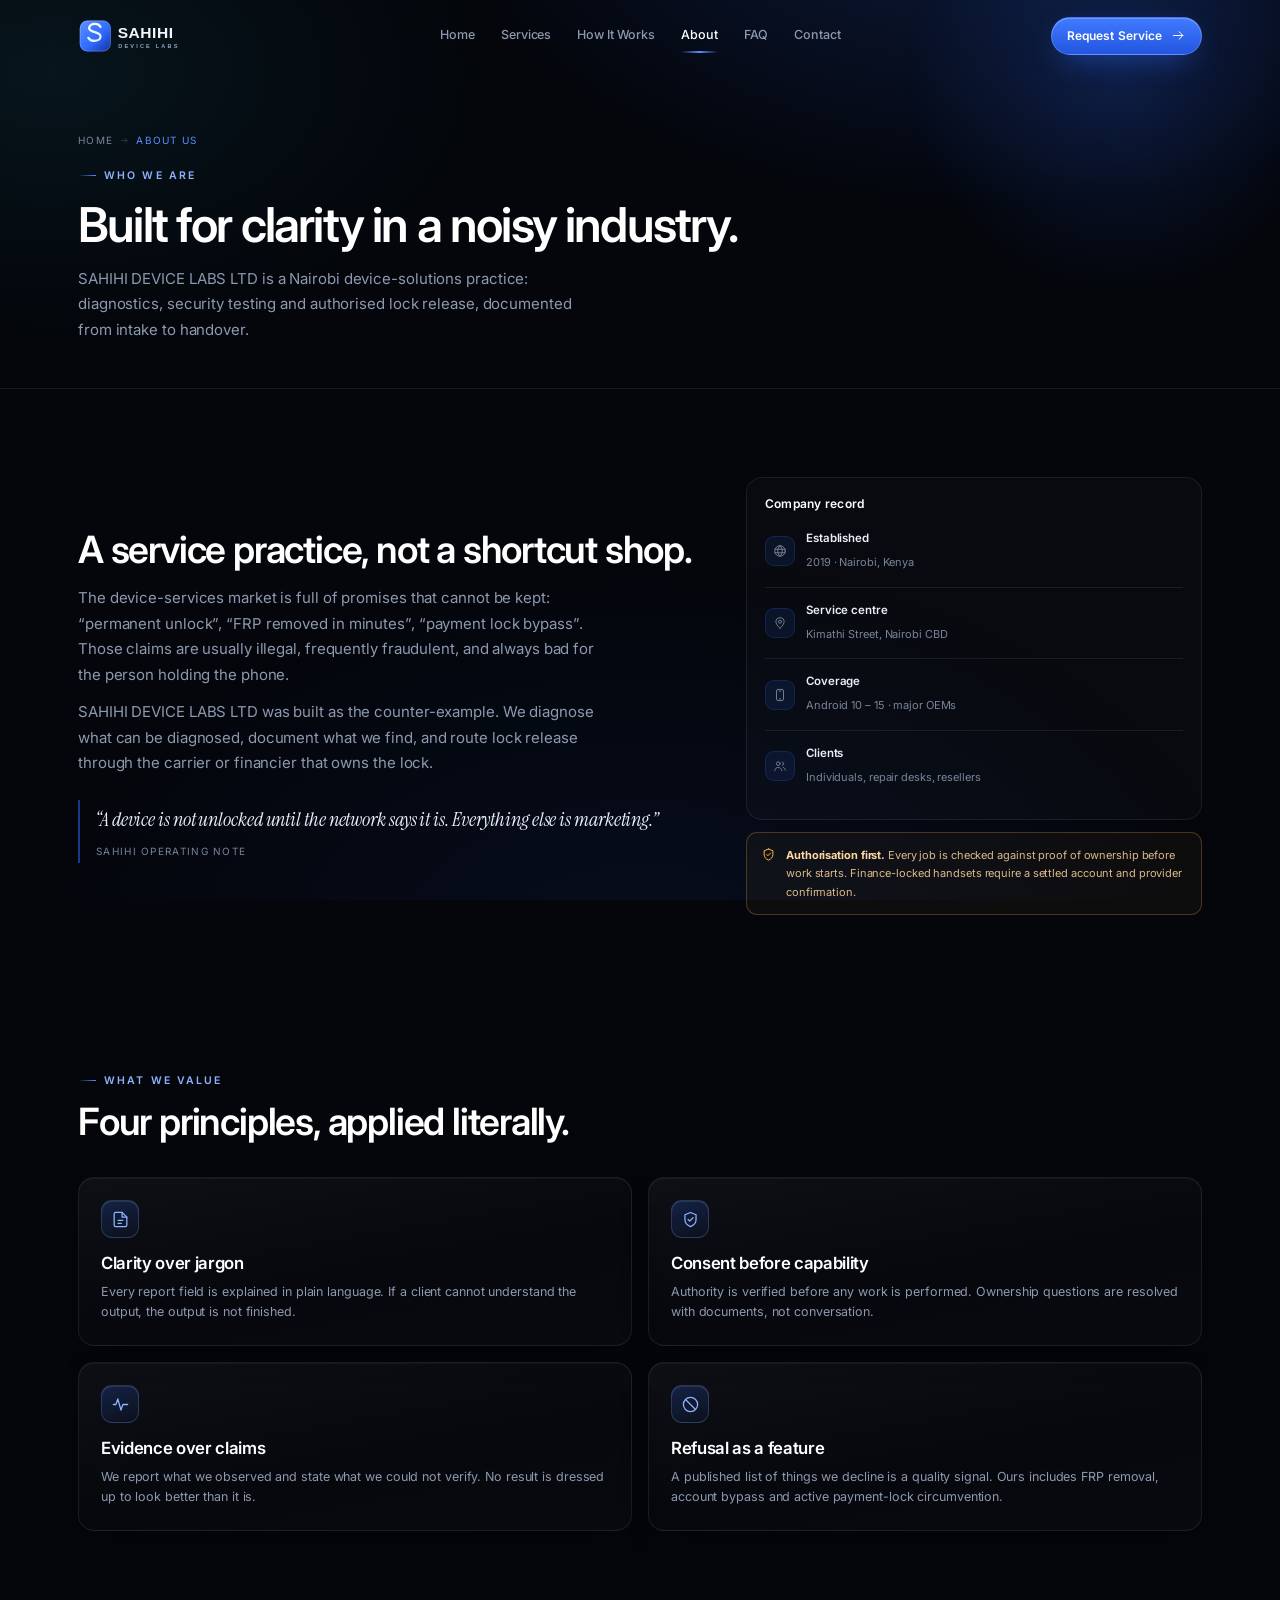
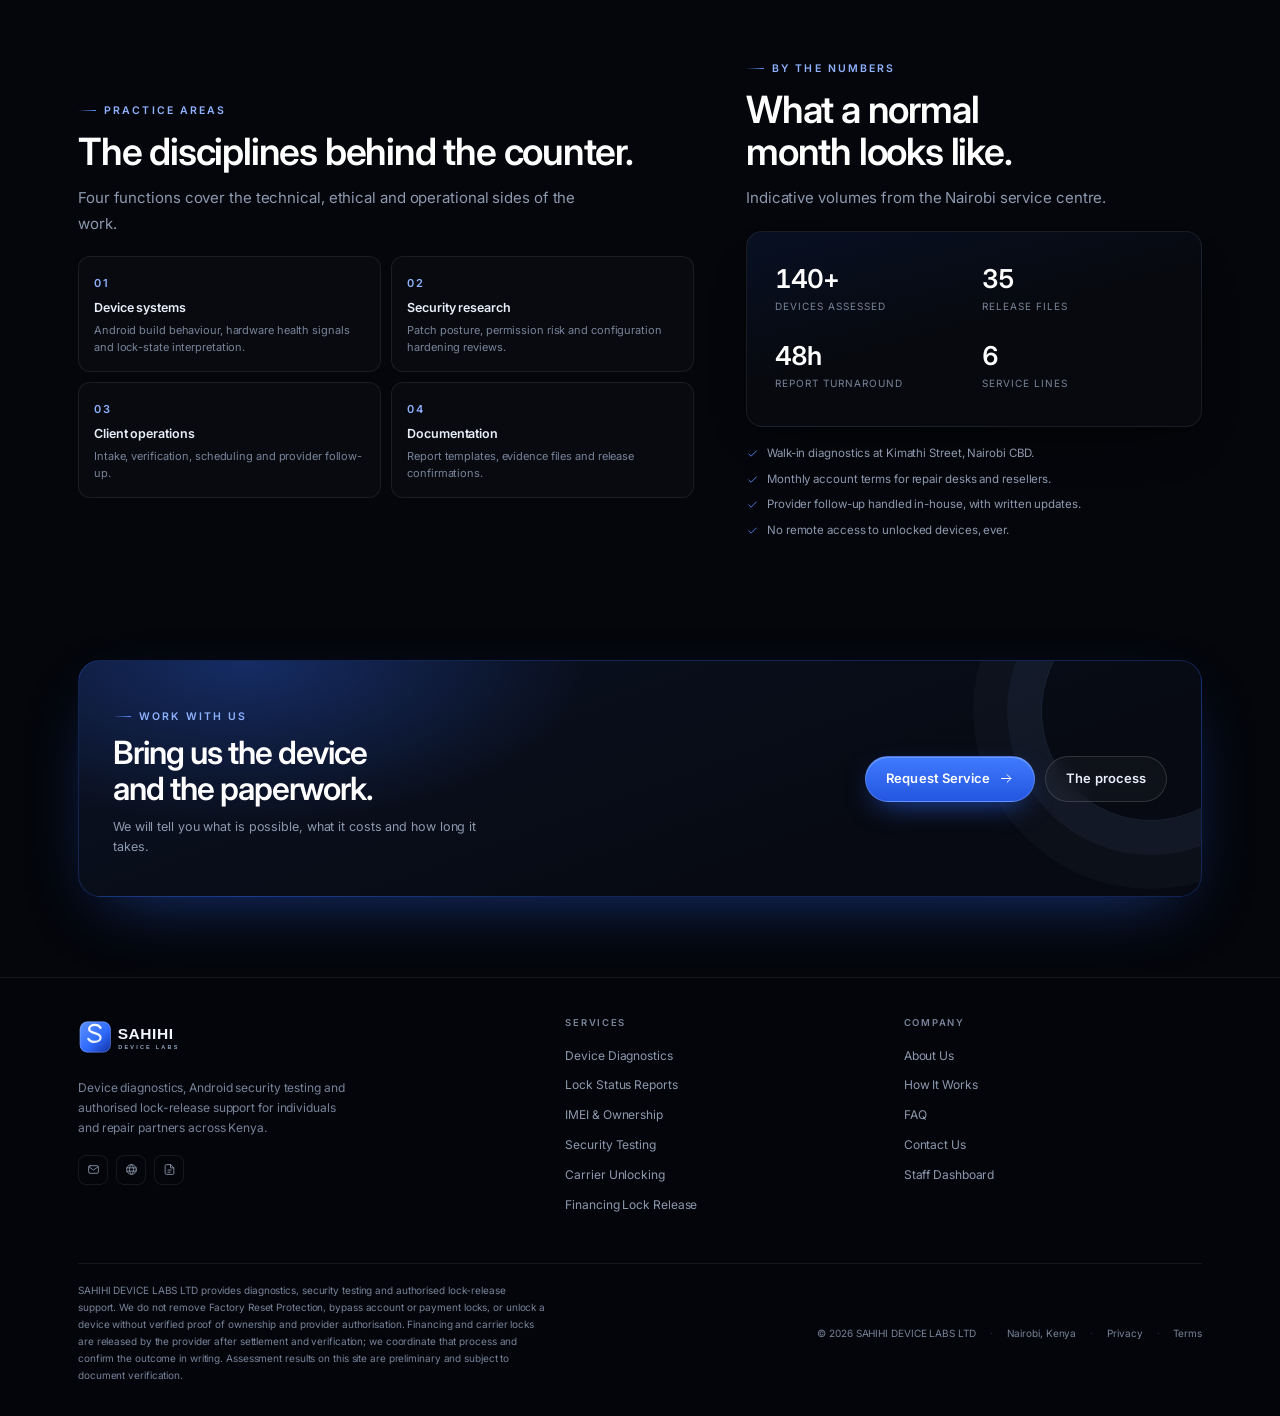
==== commit 4d76730b: "Add SVG logo and update staff access code" ====
--- a/about.html
+++ b/about.html
@@ -11,7 +11,7 @@
 <meta property="og:site_name" content="SAHIHI DEVICE LABS LTD">
 <meta property="og:title" content="About — SAHIHI DEVICE LABS">
 <meta property="og:description" content="SAHIHI DEVICE LABS LTD is a Nairobi device-solutions practice for diagnostics, security testing and authorised lock release.">
-<link rel="icon" href="data:image/svg+xml,%3Csvg xmlns='http://www.w3.org/2000/svg' viewBox='0 0 24 24'%3E%3Crect width='24' height='24' rx='6' fill='%232f6bff'/%3E%3Cpath d='M16.4 8.5c-.7-1.7-2.3-2.6-4.3-2.6-2.3 0-4 1.2-4 2.9 0 4 8.4 2.1 8.4 6.3 0 1.9-1.9 3.3-4.4 3.3-2.4 0-4.2-1.1-4.7-2.9' stroke='white' stroke-width='2' fill='none' stroke-linecap='round' stroke-linejoin='round'/%3E%3C/svg%3E">
+<link rel="icon" type="image/svg+xml" href="assets/img/logo-mark.svg">
 <link rel="preconnect" href="https://fonts.googleapis.com">
 <link rel="preconnect" href="https://fonts.gstatic.com" crossorigin>
 <link href="https://fonts.googleapis.com/css2?family=Inter:wght@400;500;600;700&amp;family=Instrument+Serif:ital@0;1&amp;display=swap" rel="stylesheet">
@@ -21,10 +21,7 @@
 <body data-page="about.html">
 <header class="site-header" id="siteHeader">
   <div class="wrap nav">
-    <a class="brand" href="index.html" aria-label="SAHIHI home"><span class="brand-mark" aria-hidden="true">
-<svg viewBox="0 0 24 24" fill="none" xmlns="http://www.w3.org/2000/svg"><path d="M16.4 8.5c-.7-1.7-2.3-2.6-4.3-2.6-2.3 0-4 1.2-4 2.9 0 4 8.4 2.1 8.4 6.3 0 1.9-1.9 3.3-4.4 3.3-2.4 0-4.2-1.1-4.7-2.9" stroke="#fff" stroke-width="2.3" stroke-linecap="round" stroke-linejoin="round"/><circle cx="17.4" cy="16.1" r="1.5" fill="#8fb2ff"/></svg>
-</span>
-<span class="brand-text"><span class="brand-name">SAHIHI<span class="brand-inc">LABS</span></span><span class="brand-sub">Device Solutions</span></span></a>
+    <a class="brand" href="index.html" aria-label="SAHIHI home"><img class="brand-logo" src="assets/img/logo.svg" alt="Sahihi Device Labs" width="152" height="38"></a>
     <nav class="nav-links" aria-label="Primary">
       <a class="nav-link" href="index.html">Home</a>
 <a class="nav-link" href="services.html">Services</a>
@@ -145,10 +142,7 @@
   <div class="wrap">
     <div class="footer-grid">
       <div class="footer-brand">
-        <a class="brand" href="index.html" aria-label="SAHIHI home"><span class="brand-mark" aria-hidden="true">
-<svg viewBox="0 0 24 24" fill="none" xmlns="http://www.w3.org/2000/svg"><path d="M16.4 8.5c-.7-1.7-2.3-2.6-4.3-2.6-2.3 0-4 1.2-4 2.9 0 4 8.4 2.1 8.4 6.3 0 1.9-1.9 3.3-4.4 3.3-2.4 0-4.2-1.1-4.7-2.9" stroke="#fff" stroke-width="2.3" stroke-linecap="round" stroke-linejoin="round"/><circle cx="17.4" cy="16.1" r="1.5" fill="#8fb2ff"/></svg>
-</span>
-<span class="brand-text"><span class="brand-name">SAHIHI<span class="brand-inc">LABS</span></span><span class="brand-sub">Device Solutions</span></span></a>
+        <a class="brand" href="index.html" aria-label="SAHIHI home"><img class="brand-logo" src="assets/img/logo.svg" alt="Sahihi Device Labs" width="152" height="38"></a>
         <p>Device diagnostics, Android security testing and authorised lock-release support for individuals and repair partners across Kenya.</p>
         <div class="socials">
           <a href="mailto:service@sahihidevices.co.ke" aria-label="Email SAHIHI"><svg viewBox="0 0 24 24" fill="none" stroke="currentColor" stroke-width="1.6" stroke-linecap="round" stroke-linejoin="round" aria-hidden="true"><rect x="3" y="5" width="18" height="14" rx="2.6"/><path d="m3.6 7 8.4 6 8.4-6"/></svg></a>
--- a/assets/css/style.css
+++ b/assets/css/style.css
@@ -1855,3 +1855,6 @@
   background: linear-gradient(180deg, rgba(255,255,255,.04), rgba(255,255,255,.015));
 }
 table.data { min-width: 780px; }
+
+.brand-logo { height: 36px; width: auto; display: block; }
+@media (min-width: 560px) { .brand-logo { height: 38px; } }
